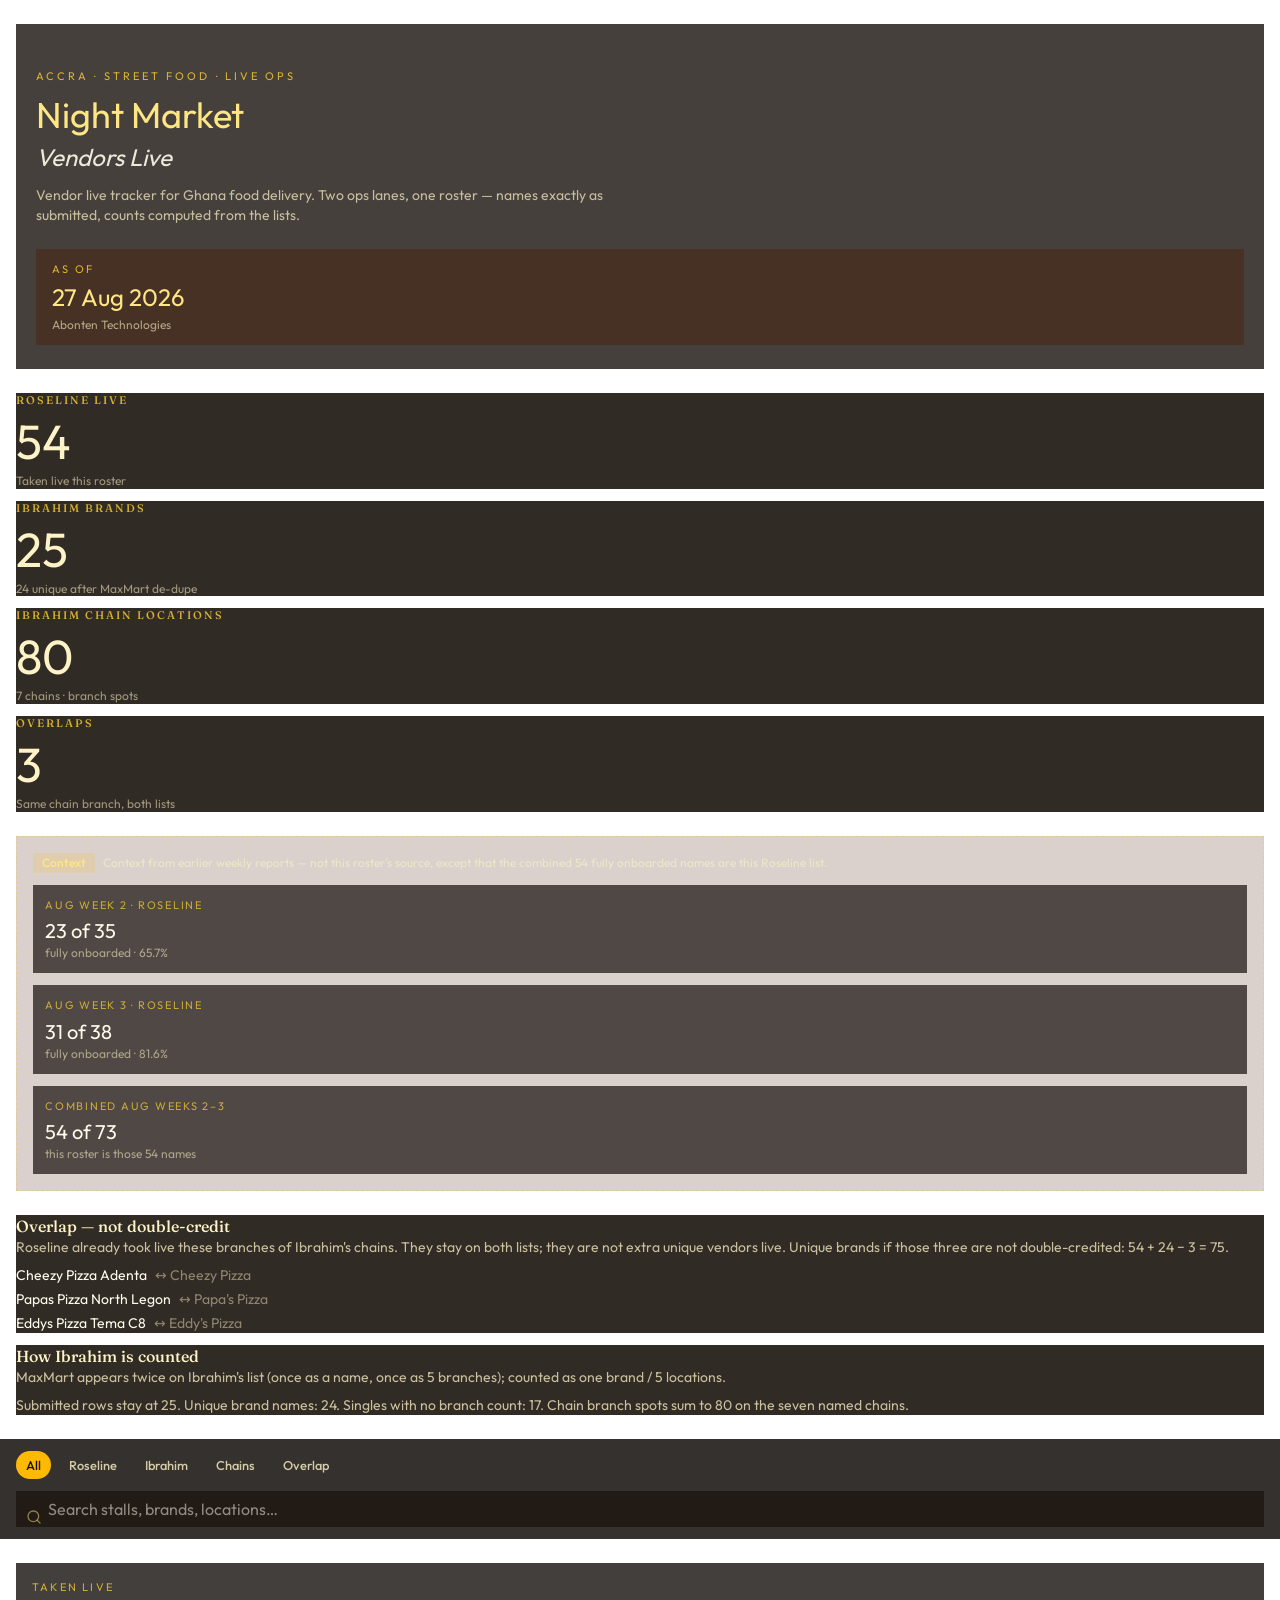
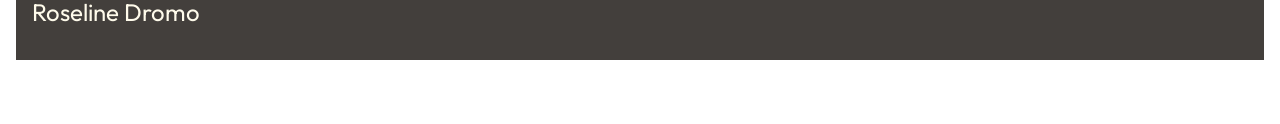
==== index.html @ eaea1404 "Publish Night Market Vendors Live" ====
<!DOCTYPE html><html lang="en" class="dark h-full antialiased"><head><meta charSet="utf-8"/><meta name="viewport" content="width=device-width, initial-scale=1"/><link rel="stylesheet" href="/_next/static/chunks/2yc5ywfm3s_4y.css" data-precedence="next"/><link rel="preload" as="script" fetchPriority="low" href="/_next/static/chunks/1inwntv0b4r-7.js"/><script src="/_next/static/chunks/126oeqcybgjj3.js" async=""></script><script src="/_next/static/chunks/3byuobrkyz9bj.js" async=""></script><script src="/_next/static/chunks/turbopack-20arg7wiha8h9.js" async=""></script><script src="/_next/static/chunks/3fntmmi971322.js" async="" crossorigin=""></script><script src="/_next/static/chunks/1rvpj_eiblzgx.js" async="" crossorigin=""></script><link rel="preload" href="https://fonts.googleapis.com/css2?family=Fraunces:ital,opsz,wght@0,9..144,500;0,9..144,700;1,9..144,500&amp;family=Outfit:wght@400;500;600;700&amp;display=swap" as="style"/><title>Night Market — Vendors Live</title><meta name="description" content="Vendor live tracker for Night Market Ghana food delivery. Abonten Technologies ops roster."/><link rel="icon" href="/favicon.ico?favicon.2vob68tjqpejf.ico" sizes="256x256" type="image/x-icon"/><link rel="icon" href="/icon.svg?icon.44tyxjq5q-5a8.svg" sizes="any" type="image/svg+xml"/><link rel="preconnect" href="https://fonts.googleapis.com"/><link rel="preconnect" href="https://fonts.gstatic.com" crossorigin="anonymous"/><link href="https://fonts.googleapis.com/css2?family=Fraunces:ital,opsz,wght@0,9..144,500;0,9..144,700;1,9..144,500&amp;family=Outfit:wght@400;500;600;700&amp;display=swap" rel="stylesheet"/><script src="/_next/static/chunks/0cz1d0mv5g_q7.js" noModule=""></script></head><body class="min-h-full bg-background font-sans text-foreground"><div hidden=""><!--$--><!--/$--></div><div class="relative min-h-screen overflow-hidden"><div class="pointer-events-none absolute inset-0 market-atmosphere" aria-hidden="true"></div><div class="pointer-events-none absolute inset-0 market-grain" aria-hidden="true"></div><div class="relative mx-auto flex w-full max-w-7xl flex-col gap-6 px-4 pb-16 pt-6 sm:px-6 lg:px-8"><header class="relative overflow-hidden rounded-3xl border border-amber-400/20 bg-[#17110c]/80 px-5 py-6 shadow-[0_0_80px_rgba(212,140,40,0.12)] sm:px-8 sm:py-8"><div class="string-lights mb-5" aria-hidden="true"></div><div class="flex flex-col gap-6 lg:flex-row lg:items-end lg:justify-between"><div class="space-y-3"><p class="text-[11px] tracking-[0.28em] text-amber-300/80 uppercase">Accra · street food · live ops</p><div><h1 class="font-display text-4xl leading-none text-amber-200 sm:text-6xl">Night Market</h1><p class="mt-2 font-display text-2xl text-amber-50/90 italic sm:text-3xl">Vendors Live</p></div><p class="max-w-xl text-sm text-amber-100/70 sm:text-base">Vendor live tracker<!-- --> for Ghana food delivery. Two ops lanes, one roster — names exactly as submitted, counts computed from the lists.</p></div><div class="flex flex-col items-start gap-1 rounded-2xl border border-amber-400/25 bg-amber-950/40 px-4 py-3 text-amber-50 lg:items-end"><span class="text-[11px] tracking-[0.2em] text-amber-300/80 uppercase">As of</span><span class="font-display text-2xl text-amber-200">27 Aug 2026</span><span class="text-xs text-amber-100/60">Abonten Technologies</span></div></div></header><section class="grid gap-3 sm:grid-cols-2 xl:grid-cols-4"><div data-slot="card" data-size="default" class="group/card flex flex-col gap-(--card-spacing) overflow-hidden rounded-xl py-(--card-spacing) text-sm text-card-foreground ring-1 [--card-spacing:--spacing(4)] has-data-[slot=card-footer]:pb-0 has-[&gt;img:first-child]:pt-0 data-[size=sm]:[--card-spacing:--spacing(3)] data-[size=sm]:has-data-[slot=card-footer]:pb-0 *:[img:first-child]:rounded-t-xl *:[img:last-child]:rounded-b-xl border-none bg-[#1b140f]/90 ring-amber-400/20"><div data-slot="card-header" class="group/card-header @container/card-header grid auto-rows-min items-start rounded-t-xl px-(--card-spacing) has-data-[slot=card-action]:grid-cols-[1fr_auto] has-data-[slot=card-description]:grid-rows-[auto_auto] [.border-b]:pb-(--card-spacing) gap-2"><div data-slot="card-title" class="font-heading font-medium group-data-[size=sm]/card:text-sm text-[11px] tracking-[0.18em] text-amber-300/80 uppercase">Roseline live</div><p class="font-display text-5xl leading-none text-amber-100">54</p><p class="text-xs text-amber-100/55">Taken live this roster</p></div></div><div data-slot="card" data-size="default" class="group/card flex flex-col gap-(--card-spacing) overflow-hidden rounded-xl py-(--card-spacing) text-sm text-card-foreground ring-1 [--card-spacing:--spacing(4)] has-data-[slot=card-footer]:pb-0 has-[&gt;img:first-child]:pt-0 data-[size=sm]:[--card-spacing:--spacing(3)] data-[size=sm]:has-data-[slot=card-footer]:pb-0 *:[img:first-child]:rounded-t-xl *:[img:last-child]:rounded-b-xl border-none bg-[#1b140f]/90 ring-amber-400/20"><div data-slot="card-header" class="group/card-header @container/card-header grid auto-rows-min items-start rounded-t-xl px-(--card-spacing) has-data-[slot=card-action]:grid-cols-[1fr_auto] has-data-[slot=card-description]:grid-rows-[auto_auto] [.border-b]:pb-(--card-spacing) gap-2"><div data-slot="card-title" class="font-heading font-medium group-data-[size=sm]/card:text-sm text-[11px] tracking-[0.18em] text-amber-300/80 uppercase">Ibrahim brands</div><p class="font-display text-5xl leading-none text-amber-100">25</p><p class="text-xs text-amber-100/55">24 unique after MaxMart de-dupe</p></div></div><div data-slot="card" data-size="default" class="group/card flex flex-col gap-(--card-spacing) overflow-hidden rounded-xl py-(--card-spacing) text-sm text-card-foreground ring-1 [--card-spacing:--spacing(4)] has-data-[slot=card-footer]:pb-0 has-[&gt;img:first-child]:pt-0 data-[size=sm]:[--card-spacing:--spacing(3)] data-[size=sm]:has-data-[slot=card-footer]:pb-0 *:[img:first-child]:rounded-t-xl *:[img:last-child]:rounded-b-xl border-none bg-[#1b140f]/90 ring-amber-400/20"><div data-slot="card-header" class="group/card-header @container/card-header grid auto-rows-min items-start rounded-t-xl px-(--card-spacing) has-data-[slot=card-action]:grid-cols-[1fr_auto] has-data-[slot=card-description]:grid-rows-[auto_auto] [.border-b]:pb-(--card-spacing) gap-2"><div data-slot="card-title" class="font-heading font-medium group-data-[size=sm]/card:text-sm text-[11px] tracking-[0.18em] text-amber-300/80 uppercase">Ibrahim chain locations</div><p class="font-display text-5xl leading-none text-amber-100">80</p><p class="text-xs text-amber-100/55">7 chains · branch spots</p></div></div><div data-slot="card" data-size="default" class="group/card flex flex-col gap-(--card-spacing) overflow-hidden rounded-xl py-(--card-spacing) text-sm text-card-foreground ring-1 [--card-spacing:--spacing(4)] has-data-[slot=card-footer]:pb-0 has-[&gt;img:first-child]:pt-0 data-[size=sm]:[--card-spacing:--spacing(3)] data-[size=sm]:has-data-[slot=card-footer]:pb-0 *:[img:first-child]:rounded-t-xl *:[img:last-child]:rounded-b-xl border-none bg-[#1b140f]/90 ring-amber-400/20"><div data-slot="card-header" class="group/card-header @container/card-header grid auto-rows-min items-start rounded-t-xl px-(--card-spacing) has-data-[slot=card-action]:grid-cols-[1fr_auto] has-data-[slot=card-description]:grid-rows-[auto_auto] [.border-b]:pb-(--card-spacing) gap-2"><div data-slot="card-title" class="font-heading font-medium group-data-[size=sm]/card:text-sm text-[11px] tracking-[0.18em] text-amber-300/80 uppercase">Overlaps</div><p class="font-display text-5xl leading-none text-amber-100">3</p><p class="text-xs text-amber-100/55">Same chain branch, both lists</p></div></div></section><section class="rounded-2xl border border-dashed border-amber-400/25 bg-amber-950/20 px-4 py-4 sm:px-5"><div class="mb-3 flex flex-wrap items-center gap-2"><span data-slot="badge" data-variant="default" class="group/badge inline-flex h-5 w-fit shrink-0 items-center justify-center gap-1 overflow-hidden rounded-4xl border border-transparent px-2 py-0.5 text-xs font-medium whitespace-nowrap transition-all focus-visible:border-ring focus-visible:ring-[3px] focus-visible:ring-ring/50 has-data-[icon=inline-end]:pr-1.5 has-data-[icon=inline-start]:pl-1.5 aria-invalid:border-destructive aria-invalid:ring-destructive/20 dark:aria-invalid:ring-destructive/40 [&amp;&gt;svg]:pointer-events-none [&amp;&gt;svg]:size-3! [a]:hover:bg-primary/80 bg-amber-400/15 text-amber-200">Context</span><p class="text-xs text-amber-100/60">Context from earlier weekly reports — not this roster&#x27;s source, except that the combined 54 fully onboarded names are this Roseline list.</p></div><div class="grid gap-3 sm:grid-cols-3"><div class="rounded-xl bg-[#140f0b]/70 px-3 py-3"><p class="text-[11px] tracking-[0.16em] text-amber-300/70 uppercase">Aug week 2 · Roseline</p><p class="mt-1 font-display text-xl text-amber-50">23 of 35</p><p class="text-xs text-amber-100/55">fully onboarded · 65.7%</p></div><div class="rounded-xl bg-[#140f0b]/70 px-3 py-3"><p class="text-[11px] tracking-[0.16em] text-amber-300/70 uppercase">Aug week 3 · Roseline</p><p class="mt-1 font-display text-xl text-amber-50">31 of 38</p><p class="text-xs text-amber-100/55">fully onboarded · 81.6%</p></div><div class="rounded-xl bg-[#140f0b]/70 px-3 py-3"><p class="text-[11px] tracking-[0.16em] text-amber-300/70 uppercase">Combined Aug weeks 2–3</p><p class="mt-1 font-display text-xl text-amber-50">54 of 73</p><p class="text-xs text-amber-100/55">this roster is those 54 names</p></div></div></section><div class="grid gap-3 lg:grid-cols-2"><div data-slot="card" data-size="default" class="group/card flex flex-col gap-(--card-spacing) overflow-hidden rounded-xl py-(--card-spacing) text-sm text-card-foreground ring-1 [--card-spacing:--spacing(4)] has-data-[slot=card-footer]:pb-0 has-[&gt;img:first-child]:pt-0 data-[size=sm]:[--card-spacing:--spacing(3)] data-[size=sm]:has-data-[slot=card-footer]:pb-0 *:[img:first-child]:rounded-t-xl *:[img:last-child]:rounded-b-xl border-none bg-[#1b140f]/90 ring-amber-400/15"><div data-slot="card-header" class="group/card-header @container/card-header grid auto-rows-min items-start gap-1 rounded-t-xl px-(--card-spacing) has-data-[slot=card-action]:grid-cols-[1fr_auto] has-data-[slot=card-description]:grid-rows-[auto_auto] [.border-b]:pb-(--card-spacing)"><div data-slot="card-title" class="font-heading text-base leading-snug font-medium group-data-[size=sm]/card:text-sm text-amber-100">Overlap — not double-credit</div></div><div data-slot="card-content" class="px-(--card-spacing) space-y-2 text-sm text-amber-100/75"><p>Roseline already took live these branches of Ibrahim&#x27;s chains. They stay on both lists; they are not extra unique vendors live. Unique brands if those three are not double-credited: 54 + 24 − 3 = 75.</p><ul class="space-y-1"><li class="flex flex-wrap gap-x-2"><span class="text-amber-50">Cheezy Pizza Adenta</span><span class="text-amber-100/45">↔ <!-- -->Cheezy Pizza</span></li><li class="flex flex-wrap gap-x-2"><span class="text-amber-50">Papas Pizza North Legon</span><span class="text-amber-100/45">↔ <!-- -->Papa&#x27;s Pizza</span></li><li class="flex flex-wrap gap-x-2"><span class="text-amber-50">Eddys Pizza Tema C8</span><span class="text-amber-100/45">↔ <!-- -->Eddy&#x27;s Pizza</span></li></ul></div></div><div data-slot="card" data-size="default" class="group/card flex flex-col gap-(--card-spacing) overflow-hidden rounded-xl py-(--card-spacing) text-sm text-card-foreground ring-1 [--card-spacing:--spacing(4)] has-data-[slot=card-footer]:pb-0 has-[&gt;img:first-child]:pt-0 data-[size=sm]:[--card-spacing:--spacing(3)] data-[size=sm]:has-data-[slot=card-footer]:pb-0 *:[img:first-child]:rounded-t-xl *:[img:last-child]:rounded-b-xl border-none bg-[#1b140f]/90 ring-amber-400/15"><div data-slot="card-header" class="group/card-header @container/card-header grid auto-rows-min items-start gap-1 rounded-t-xl px-(--card-spacing) has-data-[slot=card-action]:grid-cols-[1fr_auto] has-data-[slot=card-description]:grid-rows-[auto_auto] [.border-b]:pb-(--card-spacing)"><div data-slot="card-title" class="font-heading text-base leading-snug font-medium group-data-[size=sm]/card:text-sm text-amber-100">How Ibrahim is counted</div></div><div data-slot="card-content" class="px-(--card-spacing) space-y-2 text-sm text-amber-100/75"><p>MaxMart appears twice on Ibrahim&#x27;s list (once as a name, once as 5 branches); counted as one brand / 5 locations.</p><p>Submitted rows stay at 25. Unique brand names: <!-- -->24<!-- -->. Singles with no branch count: <!-- -->17<!-- -->. Chain branch spots sum to 80 on the seven named chains.</p></div></div></div><div class="sticky top-0 z-20 -mx-4 border-y border-amber-500/15 bg-[#120e0a]/85 px-4 py-3 backdrop-blur-md sm:-mx-6 sm:px-6 lg:-mx-8 lg:px-8"><div class="flex flex-col gap-3 lg:flex-row lg:items-center lg:justify-between"><div class="flex flex-wrap gap-2"><button type="button" tabindex="0" data-slot="button" class="group/button inline-flex shrink-0 items-center justify-center border bg-clip-padding font-medium whitespace-nowrap transition-all outline-none select-none focus-visible:border-ring focus-visible:ring-3 focus-visible:ring-ring/50 active:not-aria-[haspopup]:translate-y-px disabled:pointer-events-none disabled:opacity-50 aria-invalid:border-destructive aria-invalid:ring-3 aria-invalid:ring-destructive/20 dark:aria-invalid:border-destructive/50 dark:aria-invalid:ring-destructive/40 [&amp;_svg]:pointer-events-none [&amp;_svg]:shrink-0 h-7 gap-1 px-2.5 text-[0.8rem] in-data-[slot=button-group]:rounded-lg has-data-[icon=inline-end]:pr-1.5 has-data-[icon=inline-start]:pl-1.5 [&amp;_svg:not([class*=&#x27;size-&#x27;])]:size-3.5 rounded-full border-amber-500/25 bg-amber-400 text-[#1a1208] hover:bg-amber-300">All</button><button type="button" tabindex="0" data-slot="button" class="group/button inline-flex shrink-0 items-center justify-center border bg-clip-padding font-medium whitespace-nowrap transition-all outline-none select-none focus-visible:border-ring focus-visible:ring-3 focus-visible:ring-ring/50 active:not-aria-[haspopup]:translate-y-px disabled:pointer-events-none disabled:opacity-50 aria-invalid:border-destructive aria-invalid:ring-3 aria-invalid:ring-destructive/20 dark:aria-invalid:border-destructive/50 dark:aria-invalid:ring-destructive/40 [&amp;_svg]:pointer-events-none [&amp;_svg]:shrink-0 hover:text-foreground aria-expanded:bg-muted aria-expanded:text-foreground dark:border-input dark:bg-input/30 dark:hover:bg-input/50 h-7 gap-1 px-2.5 text-[0.8rem] in-data-[slot=button-group]:rounded-lg has-data-[icon=inline-end]:pr-1.5 has-data-[icon=inline-start]:pl-1.5 [&amp;_svg:not([class*=&#x27;size-&#x27;])]:size-3.5 rounded-full border-amber-500/25 bg-transparent text-amber-100/80 hover:bg-amber-500/10">Roseline</button><button type="button" tabindex="0" data-slot="button" class="group/button inline-flex shrink-0 items-center justify-center border bg-clip-padding font-medium whitespace-nowrap transition-all outline-none select-none focus-visible:border-ring focus-visible:ring-3 focus-visible:ring-ring/50 active:not-aria-[haspopup]:translate-y-px disabled:pointer-events-none disabled:opacity-50 aria-invalid:border-destructive aria-invalid:ring-3 aria-invalid:ring-destructive/20 dark:aria-invalid:border-destructive/50 dark:aria-invalid:ring-destructive/40 [&amp;_svg]:pointer-events-none [&amp;_svg]:shrink-0 hover:text-foreground aria-expanded:bg-muted aria-expanded:text-foreground dark:border-input dark:bg-input/30 dark:hover:bg-input/50 h-7 gap-1 px-2.5 text-[0.8rem] in-data-[slot=button-group]:rounded-lg has-data-[icon=inline-end]:pr-1.5 has-data-[icon=inline-start]:pl-1.5 [&amp;_svg:not([class*=&#x27;size-&#x27;])]:size-3.5 rounded-full border-amber-500/25 bg-transparent text-amber-100/80 hover:bg-amber-500/10">Ibrahim</button><button type="button" tabindex="0" data-slot="button" class="group/button inline-flex shrink-0 items-center justify-center border bg-clip-padding font-medium whitespace-nowrap transition-all outline-none select-none focus-visible:border-ring focus-visible:ring-3 focus-visible:ring-ring/50 active:not-aria-[haspopup]:translate-y-px disabled:pointer-events-none disabled:opacity-50 aria-invalid:border-destructive aria-invalid:ring-3 aria-invalid:ring-destructive/20 dark:aria-invalid:border-destructive/50 dark:aria-invalid:ring-destructive/40 [&amp;_svg]:pointer-events-none [&amp;_svg]:shrink-0 hover:text-foreground aria-expanded:bg-muted aria-expanded:text-foreground dark:border-input dark:bg-input/30 dark:hover:bg-input/50 h-7 gap-1 px-2.5 text-[0.8rem] in-data-[slot=button-group]:rounded-lg has-data-[icon=inline-end]:pr-1.5 has-data-[icon=inline-start]:pl-1.5 [&amp;_svg:not([class*=&#x27;size-&#x27;])]:size-3.5 rounded-full border-amber-500/25 bg-transparent text-amber-100/80 hover:bg-amber-500/10">Chains</button><button type="button" tabindex="0" data-slot="button" class="group/button inline-flex shrink-0 items-center justify-center border bg-clip-padding font-medium whitespace-nowrap transition-all outline-none select-none focus-visible:border-ring focus-visible:ring-3 focus-visible:ring-ring/50 active:not-aria-[haspopup]:translate-y-px disabled:pointer-events-none disabled:opacity-50 aria-invalid:border-destructive aria-invalid:ring-3 aria-invalid:ring-destructive/20 dark:aria-invalid:border-destructive/50 dark:aria-invalid:ring-destructive/40 [&amp;_svg]:pointer-events-none [&amp;_svg]:shrink-0 hover:text-foreground aria-expanded:bg-muted aria-expanded:text-foreground dark:border-input dark:bg-input/30 dark:hover:bg-input/50 h-7 gap-1 px-2.5 text-[0.8rem] in-data-[slot=button-group]:rounded-lg has-data-[icon=inline-end]:pr-1.5 has-data-[icon=inline-start]:pl-1.5 [&amp;_svg:not([class*=&#x27;size-&#x27;])]:size-3.5 rounded-full border-amber-500/25 bg-transparent text-amber-100/80 hover:bg-amber-500/10">Overlap</button></div><div class="relative w-full lg:max-w-sm"><svg xmlns="http://www.w3.org/2000/svg" width="24" height="24" viewBox="0 0 24 24" fill="none" stroke="currentColor" stroke-width="2" stroke-linecap="round" stroke-linejoin="round" class="lucide lucide-search pointer-events-none absolute top-1/2 left-2.5 size-4 -translate-y-1/2 text-amber-200/50" aria-hidden="true"><path d="m21 21-4.34-4.34"></path><circle cx="11" cy="11" r="8"></circle></svg><input id="base-ui-_R_2itbtb_" data-slot="input" placeholder="Search stalls, brands, locations…" aria-label="Search vendors" class="w-full min-w-0 rounded-lg border px-2.5 py-1 text-base transition-colors outline-none file:inline-flex file:h-6 file:border-0 file:bg-transparent file:text-sm file:font-medium file:text-foreground focus-visible:border-ring focus-visible:ring-3 focus-visible:ring-ring/50 disabled:pointer-events-none disabled:cursor-not-allowed disabled:bg-input/50 disabled:opacity-50 aria-invalid:border-destructive aria-invalid:ring-3 aria-invalid:ring-destructive/20 md:text-sm dark:bg-input/30 dark:disabled:bg-input/80 dark:aria-invalid:border-destructive/50 dark:aria-invalid:ring-destructive/40 h-9 border-amber-500/20 bg-[#1c1510]/80 pl-8 text-amber-50 placeholder:text-amber-200/40" value=""/></div></div></div><div class="grid gap-6 lg:grid-cols-2"><section class="rounded-3xl border border-amber-400/15 bg-[#14100c]/80 p-4 sm:p-5"><div class="mb-4 flex flex-wrap items-end justify-between gap-2"><div><p class="text-[11px] tracking-[0.2em] text-amber-300/75 uppercase">Taken Live</p><h2 class="font-display text-2xl text-amber-50">Roseline Dromo</h2></div><span data-slot="badge" data-variant="default" class="group/badge inline-flex h-5 w-fit shrink-0 items-center justify-center gap-1 overflow-hidden rounded-4xl border border-transparent px-2 py-0.5 text-xs font-medium whitespace-nowrap transition-all focus-visible:border-ring focus-visible:ring-[3px] focus-visible:ring-ring/50 has-data-[icon=inline-end]:pr-1.5 has-data-[icon=in
---- _next/static/chunks/2yc5ywfm3s_4y.css ----
@layer properties{@supports (((-webkit-hyphens:none)) and (not (margin-trim:inline))) or ((-moz-orient:inline) and (not (color:rgb(from red r g b)))){:root,:host{--shimmer-angle:20deg}*,:before,:after,::backdrop{--tw-translate-x:0;--tw-translate-y:0;--tw-translate-z:0;--tw-space-y-reverse:0;--tw-border-style:solid;--tw-gradient-position:initial;--tw-gradient-from:#0000;--tw-gradient-via:#0000;--tw-gradient-to:#0000;--tw-gradient-stops:initial;--tw-gradient-via-stops:initial;--tw-gradient-from-position:0%;--tw-gradient-via-position:50%;--tw-gradient-to-position:100%;--tw-leading:initial;--tw-font-weight:initial;--tw-tracking:initial;--tw-shadow:0 0 #0000;--tw-shadow-color:initial;--tw-shadow-alpha:100%;--tw-inset-shadow:0 0 #0000;--tw-inset-shadow-color:initial;--tw-inset-shadow-alpha:100%;--tw-ring-color:initial;--tw-ring-shadow:0 0 #0000;--tw-inset-ring-color:initial;--tw-inset-ring-shadow:0 0 #0000;--tw-ring-inset:initial;--tw-ring-offset-width:0px;--tw-ring-offset-color:#fff;--tw-ring-offset-shadow:0 0 #0000;--tw-outline-style:solid;--tw-blur:initial;--tw-brightness:initial;--tw-contrast:initial;--tw-grayscale:initial;--tw-hue-rotate:initial;--tw-invert:initial;--tw-opacity:initial;--tw-saturate:initial;--tw-sepia:initial;--tw-drop-shadow:initial;--tw-drop-shadow-color:initial;--tw-drop-shadow-alpha:100%;--tw-drop-shadow-size:initial;--tw-backdrop-blur:initial;--tw-backdrop-brightness:initial;--tw-backdrop-contrast:initial;--tw-backdrop-grayscale:initial;--tw-backdrop-hue-rotate:initial;--tw-backdrop-invert:initial;--tw-backdrop-opacity:initial;--tw-backdrop-saturate:initial;--tw-backdrop-sepia:initial;--tw-animation-delay:0s;--tw-animation-direction:normal;--tw-animation-duration:initial;--tw-animation-fill-mode:none;--tw-animation-iteration-count:1;--tw-enter-blur:0;--tw-enter-opacity:1;--tw-enter-rotate:0;--tw-enter-scale:1;--tw-enter-translate-x:0;--tw-enter-translate-y:0;--tw-exit-blur:0;--tw-exit-opacity:1;--tw-exit-rotate:0;--tw-exit-scale:1;--tw-exit-translate-x:0;--tw-exit-translate-y:0;--scroll-fade-t:0px;--scroll-fade-b:0px;--scroll-fade-s:0px;--scroll-fade-e:0px;--scroll-fade-mask:initial;--shimmer-image:initial;--shimmer-text-fill:initial}}}@layer theme{:root,:host{--color-orange-200:#ffd7a8;--color-orange-400:#ff8b1a;--color-amber-50:#fffbeb;--color-amber-100:#fef3c6;--color-amber-200:#fee685;--color-amber-300:#ffd236;--color-amber-400:#fcbb00;--color-amber-500:#f99c00;--color-amber-600:#dd7400;--color-amber-950:#461901;--spacing:.25rem;--container-sm:24rem;--container-xl:36rem;--container-7xl:80rem;--text-xs:.75rem;--text-xs--line-height:calc(1 / .75);--text-sm:.875rem;--text-sm--line-height:calc(1.25 / .875);--text-base:1rem;--text-base--line-height:calc(1.5 / 1);--text-lg:1.125rem;--text-lg--line-height:calc(1.75 / 1.125);--text-xl:1.25rem;--text-xl--line-height:calc(1.75 / 1.25);--text-2xl:1.5rem;--text-2xl--line-height:calc(2 / 1.5);--text-3xl:1.875rem;--text-3xl--line-height:calc(2.25 / 1.875);--text-4xl:2.25rem;--text-4xl--line-height:calc(2.5 / 2.25);--text-5xl:3rem;--text-5xl--line-height:1;--text-6xl:3.75rem;--text-6xl--line-height:1;--font-weight-medium:500;--tracking-wide:.025em;--leading-snug:1.375;--radius-md:calc(var(--radius) * .8);--blur-md:12px;--default-transition-duration:.15s;--default-transition-timing-function:cubic-bezier(.4, 0, .2, 1);--default-font-family:"Outfit", ui-sans-serif, system-ui, sans-serif;--default-mono-font-family:ui-monospace, SFMono-Regular, Menlo, Monaco, Consolas, monospace}@supports (color:lab(0% 0 0)){:root,:host{--color-orange-200:lab(88.4871% 9.94918 28.8378);--color-orange-400:lab(70.0429% 42.5156 75.8207);--color-amber-50:lab(98.6252% -.635922 8.42309);--color-amber-100:lab(95.916% -1.21653 23.111);--color-amber-200:lab(91.7203% -.505269 49.9084);--color-amber-300:lab(86.4156% 6.13147 78.3961);--color-amber-400:lab(80.1641% 16.6016 99.2089);--color-amber-500:lab(72.7183% 31.8672 97.9407);--color-amber-600:lab(60.3514% 40.5624 87.1228);--color-amber-950:lab(15.8111% 20.9107 23.3752)}}}@layer base{*,:after,:before,::backdrop{box-sizing:border-box;border:0 solid;margin:0;padding:0}::file-selector-button{box-sizing:border-box;border:0 solid;margin:0;padding:0}html,:host{-webkit-text-size-adjust:100%;tab-size:4;line-height:1.5;font-family:var(--default-font-family,-apple-system, BlinkMacSystemFont, "Segoe UI", Roboto, "Helvetica Neue", "Noto Sans", Arial, sans-serif, "Apple Color Emoji", "Segoe UI Emoji", "Segoe UI Symbol", "Noto Color Emoji");font-feature-settings:var(--default-font-feature-settings,normal);font-variation-settings:var(--default-font-variation-settings,normal);-webkit-tap-highlight-color:transparent}hr{height:0;color:inherit;border-top-width:1px}abbr:where([title]){-webkit-text-decoration:underline dotted;text-decoration:underline dotted}h1,h2,h3,h4,h5,h6{font-size:inherit;font-weight:inherit}a{color:inherit;-webkit-text-decoration:inherit;-webkit-text-decoration:inherit;-webkit-text-decoration:inherit;-webkit-text-decoration:inherit;text-decoration:inherit}b,strong{font-weight:bolder}code,kbd,samp,pre{font-family:var(--default-mono-font-family,ui-monospace, SFMono-Regular, Menlo, Monaco, Consolas, "Liberation Mono", "Courier New", monospace);font-feature-settings:var(--default-mono-font-feature-settings,normal);font-variation-settings:var(--default-mono-font-variation-settings,normal);font-size:1em}small{font-size:80%}sub,sup{vertical-align:baseline;font-size:75%;line-height:0;position:relative}sub{bottom:-.25em}sup{top:-.5em}table{text-indent:0;border-color:inherit;border-collapse:collapse}:-moz-focusring:where(:not(iframe)){outline:auto}progress{vertical-align:baseline}summary{display:list-item}ol,ul,menu{list-style:none}img,svg,video,canvas,audio,iframe,embed,object{vertical-align:middle;display:block}img,video{max-width:100%;height:auto}button,input,select,optgroup,textarea{font:inherit;font-feature-settings:inherit;font-variation-settings:inherit;letter-spacing:inherit;color:inherit;opacity:1;background-color:#0000;border-radius:0}::file-selector-button{font:inherit;font-feature-settings:inherit;font-variation-settings:inherit;letter-spacing:inherit;color:inherit;opacity:1;background-color:#0000;border-radius:0}:where(select:is([multiple],[size])) optgroup{font-weight:bolder}:where(select:is([multiple],[size])) optgroup option{padding-inline-start:20px}::file-selector-button{margin-inline-end:4px}::placeholder{opacity:1}@supports (not ((-webkit-appearance:-apple-pay-button))) or (contain-intrinsic-size:1px){::placeholder{color:currentColor}@supports (color:color-mix(in lab, red, red)){::placeholder{color:color-mix(in oklab, currentcolor 50%, transparent)}}}textarea{resize:vertical}::-webkit-search-decoration{-webkit-appearance:none}::-webkit-date-and-time-value{min-height:1lh;text-align:inherit}::-webkit-datetime-edit{display:inline-flex}::-webkit-datetime-edit-fields-wrapper{padding:0}::-webkit-datetime-edit{padding-block:0}::-webkit-datetime-edit-year-field{padding-block:0}::-webkit-datetime-edit-month-field{padding-block:0}::-webkit-datetime-edit-day-field{padding-block:0}::-webkit-datetime-edit-hour-field{padding-block:0}::-webkit-datetime-edit-minute-field{padding-block:0}::-webkit-datetime-edit-second-field{padding-block:0}::-webkit-datetime-edit-millisecond-field{padding-block:0}::-webkit-datetime-edit-meridiem-field{padding-block:0}::-webkit-calendar-picker-indicator{line-height:1}:-moz-ui-invalid{box-shadow:none}button,input:where([type=button],[type=reset],[type=submit]){appearance:button}::file-selector-button{appearance:button}::-webkit-inner-spin-button{height:auto}::-webkit-outer-spin-button{height:auto}[hidden]:where(:not([hidden=until-found])){display:none!important}*{border-color:var(--border);outline-color:var(--ring)}@supports (color:color-mix(in lab, red, red)){*{outline-color:color-mix(in oklab, var(--ring) 50%, transparent)}}body{background-color:var(--background);color:var(--foreground)}html{font-family:Outfit,ui-sans-serif,system-ui,sans-serif}}@layer components;@layer utilities{.\@container\/card-header{container:card-header/inline-size}.pointer-events-none{pointer-events:none}.visible{visibility:visible}.absolute{position:absolute}.relative{position:relative}.sticky{position:sticky}.inset-0{inset:0}.top-0{top:0}.top-1\/2{top:50%}.left-2\.5{left:calc(var(--spacing) * 2.5)}.z-20{z-index:20}.col-start-2{grid-column-start:2}.row-span-2{grid-row:span 2/span 2}.row-start-1{grid-row-start:1}.-mx-4{margin-inline:calc(var(--spacing) * -4)}.mx-auto{margin-inline:auto}.mt-1{margin-top:var(--spacing)}.mt-2{margin-top:calc(var(--spacing) * 2)}.mt-4{margin-top:calc(var(--spacing) * 4)}.mb-3{margin-bottom:calc(var(--spacing) * 3)}.mb-4{margin-bottom:calc(var(--spacing) * 4)}.mb-5{margin-bottom:calc(var(--spacing) * 5)}.block{display:block}.contents{display:contents}.flex{display:flex}.grid{display:grid}.inline-flex{display:inline-flex}.size-4{width:calc(var(--spacing) * 4);height:calc(var(--spacing) * 4)}.size-6{width:calc(var(--spacing) * 6);height:calc(var(--spacing) * 6)}.size-7{width:calc(var(--spacing) * 7);height:calc(var(--spacing) * 7)}.size-8{width:calc(var(--spacing) * 8);height:calc(var(--spacing) * 8)}.size-9{width:calc(var(--spacing) * 9);height:calc(var(--spacing) * 9)}.h-3{height:calc(var(--spacing) * 3)}.h-5{height:calc(var(--spacing) * 5)}.h-6{height:calc(var(--spacing) * 6)}.h-7{height:calc(var(--spacing) * 7)}.h-8{height:calc(var(--spacing) * 8)}.h-9{height:calc(var(--spacing) * 9)}.h-full{height:100%}.min-h-full{min-height:100%}.min-h-screen{min-height:100vh}.w-8{width:calc(var(--spacing) * 8)}.w-fit{width:fit-content}.w-full{width:100%}.max-w-7xl{max-width:var(--container-7xl)}.max-w-xl{max-width:var(--container-xl)}.min-w-0{min-width:0}.flex-1{flex:1}.shrink-0{flex-shrink:0}.-translate-y-1\/2{--tw-translate-y:calc(calc(1 / 2 * 100%) * -1);translate:var(--tw-translate-x) var(--tw-translate-y)}.auto-rows-min{grid-auto-rows:min-content}.grid-cols-1{grid-template-columns:repeat(1,minmax(0,1fr))}.flex-col{flex-direction:column}.flex-wrap{flex-wrap:wrap}.items-baseline{align-items:baseline}.items-center{align-items:center}.items-end{align-items:flex-end}.items-start{align-items:flex-start}.justify-between{justify-content:space-between}.justify-center{justify-content:center}.gap-\(--card-spacing\){gap:var(--card-spacing)}.gap-1{gap:var(--spacing)}.gap-1\.5{gap:calc(var(--spacing) * 1.5)}.gap-2{gap:calc(var(--spacing) * 2)}.gap-3{gap:calc(var(--spacing) * 3)}.gap-6{gap:calc(var(--spacing) * 6)}:where(.space-y-1>:not(:last-child)){--tw-space-y-reverse:0;margin-block-start:calc(var(--spacing) * var(--tw-space-y-reverse));margin-block-end:calc(var(--spacing) * calc(1 - var(--tw-space-y-reverse)))}:where(.space-y-2>:not(:last-child)){--tw-space-y-reverse:0;margin-block-start:calc(calc(var(--spacing) * 2) * var(--tw-space-y-reverse));margin-block-end:calc(calc(var(--spacing) * 2) * calc(1 - var(--tw-space-y-reverse)))}:where(.space-y-3>:not(:last-child)){--tw-space-y-reverse:0;margin-block-start:calc(calc(var(--spacing) * 3) * var(--tw-space-y-reverse));margin-block-end:calc(calc(var(--spacing) * 3) * calc(1 - var(--tw-space-y-reverse)))}.gap-x-2{column-gap:calc(var(--spacing) * 2)}.self-start{align-self:flex-start}.justify-self-end{justify-self:flex-end}.overflow-hidden{overflow:hidden}.rounded-2xl{border-radius:calc(var(--radius) * 1.8)}.rounded-3xl{border-radius:calc(var(--radius) * 2.2)}.rounded-4xl{border-radius:calc(var(--radius) * 2.6)}.rounded-\[min\(var\(--radius-md\)\,10px\)\]{border-radius:min(var(--radius-md), 10px)}.rounded-\[min\(var\(--radius-md\)\,12px\)\]{border-radius:min(var(--radius-md), 12px)}.rounded-full{border-radius:3.40282e38px}.rounded-lg{border-radius:var(--radius)}.rounded-xl{border-radius:calc(var(--radius) * 1.4)}.rounded-t-xl{border-top-left-radius:calc(var(--radius) * 1.4);border-top-right-radius:calc(var(--radius) * 1.4)}.rounded-b-xl{border-bottom-right-radius:calc(var(--radius) * 1.4);border-bottom-left-radius:calc(var(--radius) * 1.4)}.border{border-style:var(--tw-border-style);border-width:1px}.border-y{border-block-style:var(--tw-border-style);border-block-width:1px}.border-t{border-top-style:var(--tw-border-style);border-top-width:1px}.border-dashed{--tw-border-style:dashed;border-style:dashed}.border-none{--tw-border-style:none;border-style:none}.border-amber-400\/15{border-color:#fcbb0026}@supports (color:color-mix(in lab, red, red)){.border-amber-400\/15{border-color:color-mix(in oklab, var(--color-amber-400) 15%, transparent)}}.border-amber-400\/20{border-color:#fcbb0033}@supports (color:color-mix(in lab, red, red)){.border-amber-400\/20{border-color:color-mix(in oklab, var(--color-amber-400) 20%, transparent)}}.border-amber-400\/25{border-color:#fcbb0040}@supports (color:color-mix(in lab, red, red)){.border-amber-400\/25{border-color:color-mix(in oklab, var(--color-amber-400) 25%, transparent)}}.border-amber-400\/40{border-color:#fcbb0066}@supports (color:color-mix(in lab, red, red)){.border-amber-400\/40{border-color:color-mix(in oklab, var(--color-amber-400) 40%, transparent)}}.border-amber-500\/15{border-color:#f99c0026}@supports (color:color-mix(in lab, red, red)){.border-amber-500\/15{border-color:color-mix(in oklab, var(--color-amber-500) 15%, transparent)}}.border-amber-500\/20{border-color:#f99c0033}@supports (color:color-mix(in lab, red, red)){.border-amber-500\/20{border-color:color-mix(in oklab, var(--color-amber-500) 20%, transparent)}}.border-amber-500\/25{border-color:#f99c0040}@supports (color:color-mix(in lab, red, red)){.border-amber-500\/25{border-color:color-mix(in oklab, var(--color-amber-500) 25%, transparent)}}.border-border{border-color:var(--border)}.border-input{border-color:var(--input)}.border-orange-400\/40{border-color:#ff8b1a66}@supports (color:color-mix(in lab, red, red)){.border-orange-400\/40{border-color:color-mix(in oklab, var(--color-orange-400) 40%, transparent)}}.border-transparent{border-color:#0000}.bg-\[\#1b140f\]\/90{background-color:#1b140fe6;background-color:lab(6.99429% 2.78806 4.0504/.9)}.bg-\[\#1c1510\]\/80{background-color:#1c1510cc;background-color:lab(7.47365% 2.88341 4.22213/.8)}.bg-\[\#1c1510\]\/90{background-color:#1c1510e6;background-color:lab(7.47365% 2.88341 4.22213/.9)}.bg-\[\#120e0a\]\/85{background-color:#120e0ad9;background-color:lab(4.2256% 1.01902 2.23066/.85)}.bg-\[\#140f0b\]\/70{background-color:#140f0bb3;background-color:lab(4.68255% 1.49546 2.50342/.7)}.bg-\[\#14100c\]\/80{background-color:#14100ccc;background-color:lab(4.96256% 1.10812 2.46734/.8)}.bg-\[\#17110c\]\/80{background-color:#17110ccc;background-color:lab(5.55319% 1.99085 3.36657/.8)}.bg-amber-400{background-color:var(--color-amber-400)}.bg-amber-400\/10{background-color:#fcbb001a}@supports (color:color-mix(in lab, red, red)){.bg-amber-400\/10{background-color:color-mix(in oklab, var(--color-amber-400) 10%, transparent)}}.bg-amber-400\/15{background-color:#fcbb0026}@supports (color:color-mix(in lab, red, red)){.bg-amber-400\/15{background-color:color-mix(in oklab, var(--color-amber-400) 15%, transparent)}}.bg-amber-950\/20{background-color:#46190133}@supports (color:color-mix(in lab, red, red)){.bg-amber-950\/20{background-color:color-mix(in oklab, var(--color-amber-950) 20%, transparent)}}.bg-amber-950\/40{background-color:#46190166}@supports (color:color-mix(in lab, red, red)){.bg-amber-950\/40{background-color:color-mix(in oklab, var(--color-amber-950) 40%, transparent)}}.bg-amber-950\/80{background-color:#461901cc}@supports (color:color-mix(in lab, red, red)){.bg-amber-950\/80{background-color:color-mix(in oklab, var(--color-amber-950) 80%, transparent)}}.bg-background{background-color:var(--background)}.bg-border{background-color:var(--border)}.bg-card{background-color:var(--card)}.bg-destructive\/10{background-color:var(--destructive)}@supports (color:color-mix(in lab, red, red)){.bg-destructive\/10{background-color:color-mix(in oklab, var(--destructive) 10%, transparent)}}.bg-muted\/50{background-color:var(--muted)}@supports (color:color-mix(in lab, red, red)){.bg-muted\/50{background-color:color-mix(in oklab, var(--muted) 50%, transparent)}}.bg-primary{background-color:var(--primary)}.bg-secondary{background-color:var(--secondary)}.bg-transparent{background-color:#0000}.bg-linear-to-r{--tw-gradient-position:to right}@supports (background-image:linear-gradient(in lab, red, red)){.bg-linear-to-r{--tw-gradient-position:to right in oklab}}.bg-linear-to-r{background-image:linear-gradient(var(--tw-gradient-stops))}.from-amber-600{--tw-gradient-from:var(--color-amber-600);--tw-gradient-stops:var(--tw-gradient-via-stops,var(--tw-gradient-position), var(--tw-gradient-from) var(--tw-gradient-from-position), var(--tw-gradient-to) var(--tw-gradient-to-position))}.to-amber-300{--tw-gradient-to:var(--color-amber-300);--tw-gradient-stops:var(--tw-gradient-via-stops,var(--tw-gradient-position), var(--tw-gradient-from) var(--tw-gradient-from-position), var(--tw-gradient-to) var(--tw-gradient-to-position))}.bg-clip-padding{background-clip:padding-box}.p-\(--card-spacing\){padding:var(--card-spacing)}.p-4{padding:calc(var(--spacing) * 4)}.px-\(--card-spacing\){padding-inline:var(--card-spacing)}.px-2{padding-inline:calc(var(--spacing) * 2)}.px-2\.5{padding-inline:calc(var(--spacing) * 2.5)}.px-3{padding-inline:calc(var(--spacing) * 3)}.px-4{padding-inline:calc(var(--spacing) * 4)}.px-5{padding-inline:calc(var(--spacing) * 5)}.py-\(--card-spacing\){padding-block:var(--card-spacing)}.py-0\.5{padding-block:calc(var(--spacing) * .5)}.py-1{padding-block:var(--spacing)}.py-2\.5{padding-block:calc(var(--spacing) * 2.5)}.py-3{padding-block:calc(var(--spacing) * 3)}.py-4{padding-block:calc(var(--spacing) * 4)}.py-6{padding-block:calc(var(--spacing) * 6)}.py-10{padding-block:calc(var(--spacing) * 10)}.pt-6{padding-top:calc(var(--spacing) * 6)}.pb-16{padding-bottom:calc(var(--spacing) * 16)}.pl-8{padding-left:calc(var(--spacing) * 8)}.text-center{text-align:center}.text-right{text-align:right}.font-heading{font-family:Fraunces,ui-serif,Georgia,serif}.font-sans{font-family:Outfit,ui-sans-serif,system-ui,sans-serif}.text-2xl{font-size:var(--text-2xl);line-height:var(--tw-leading,var(--text-2xl--line-height))}.text-4xl{font-size:var(--text-4xl);line-height:var(--tw-leading,var(--text-4xl--line-height))}.text-5xl{font-size:var(--text-5xl);line-height:var(--tw-leading,var(--text-5xl--line-height))}.text-base{font-size:var(--text-base);line-height:var(--tw-leading,var(--text-base--line-height))}.text-lg{font-size:var(--text-lg);line-height:var(--tw-leading,var(--text-lg--line-height))}.text-sm{font-size:var(--text-sm);line-height:var(--tw-leading,var(--text-sm--line-height))}.text-xl{font-size:var(--text-xl);line-height:var(--tw-leading,var(--text-xl--line-height))}.text-xs{font-size:var(--text-xs);line-height:var(--tw-leading,var(--text-xs--line-height))}.text-\[0\.8rem\]{font-size:.8rem}.text-\[11px\]{font-size:11px}.leading-none{--tw-leading:1;line-height:1}.leading-snug{--tw-leading:var(--leading-snug);line-height:var(--leading-snug)}.font-medium{--tw-font-weight:var(--font-weight-medium);font-weight:var(--font-weight-medium)}.tracking-\[0\.2em\]{--tw-tracking:.2em;letter-spacing:.2em}.tracking-\[0\.16em\]{--tw-tracking:.16em;letter-spacing:.16em}.tracking-\[0\.18em\]{--tw-tracking:.18em;letter-spacing:.18em}.tracking-\[0\.28em\]{--tw-tracking:.28em;letter-spacing:.28em}.tracking-wide{--tw-tracking:var(--tracking-wide);letter-spacing:var(--tracking-wide)}.whitespace-nowrap{white-space:nowrap}.text-\[\#1a1208\]{color:#1a1208}.text-amber-50{color:var(--color-amber-50)}.text-amber-50\/90{color:#fffbebe6}@supports (color:color-mix(in lab, red, red)){.text-amber-50\/90{color:color-mix(in oklab, var(--color-amber-50) 90%, transparent)}}.text-amber-100{color:var(--color-amber-100)}.text-amber-100\/40{color:#fef3c666}@supports (color:color-mix(in lab, red, red)){.text-amber-100\/40{color:color-mix(in oklab, var(--color-amber-100) 40%, transparent)}}.text-amber-100\/45{color:#fef3c673}@supports (color:color-mix(in lab, red, red)){.text-amber-100\/45{color:color-mix(in oklab, var(--color-amber-100) 45%, transparent)}}.text-amber-100\/55{color:#fef3c68c}@supports (color:color-mix(in lab, red, red)){.text-amber-100\/55{color:color-mix(in oklab, var(--color-amber-100) 55%, transparent)}}.text-amber-100\/60{color:#fef3c699}@supports (color:color-mix(in lab, red, red)){.text-amber-100\/60{color:color-mix(in oklab, var(--color-amber-100) 60%, transparent)}}.text-amber-100\/70{color:#fef3c6b3}@supports (color:color-mix(in lab, red, red)){.text-amber-100\/70{color:color-mix(in oklab, var(--color-amber-100) 70%, transparent)}}.text-amber-100\/75{color:#fef3c6bf}@supports (color:color-mix(in lab, red, red)){.text-amber-100\/75{color:color-mix(in oklab, var(--color-amber-100) 75%, transparent)}}.text-amber-100\/80{color:#fef3c6cc}@supports (color:color-mix(in lab, red, red)){.text-amber-100\/80{color:color-mix(in oklab, var(--color-amber-100) 80%, transparent)}}.text-amber-200{color:var(--color-amber-200)}.text-amber-200\/50{color:#fee68580}@supports (color:color-mix(in lab, red, red)){.text-amber-200\/50{color:color-mix(in oklab, var(--color-amber-200) 50%, transparent)}}.text-amber-200\/90{color:#fee685e6}@supports (color:color-mix(in lab, red, red)){.text-amber-200\/90{color:color-mix(in oklab, var(--color-amber-200) 90%, transparent)}}.text-amber-300\/70{color:#ffd236b3}@supports (color:color-mix(in lab, red, red)){.text-amber-300\/70{color:color-mix(in oklab, var(--color-amber-300) 70%, transparent)}}.text-amber-300\/75{color:#ffd236bf}@supports (color:color-mix(in lab, red, red)){.text-amber-300\/75{color:color-mix(in oklab, var(--color-amber-300) 75%, transparent)}}.text-amber-300\/80{color:#ffd236cc}@supports (color:color-mix(in lab, red, red)){.text-amber-300\/80{color:color-mix(in oklab, var(--color-amber-300) 80%, transparent)}}.text-amber-400\/80{color:#fcbb00cc}@supports (color:color-mix(in lab, red, red)){.text-amber-400\/80{color:color-mix(in oklab, var(--color-amber-400) 80%, transparent)}}.text-card-foreground{color:var(--card-foreground)}.text-destructive{color:var(--destructive)}.text-foreground{color:var(--foreground)}.text-muted-foreground{color:var(--muted-foreground)}.text-orange-200{color:var(--color-orange-200)}.text-orange-200\/80{color:#ffd7a8cc}@supports (color:color-mix(in lab, red, red)){.text-orange-200\/80{color:color-mix(in oklab, var(--color-orange-200) 80%, transparent)}}.text-primary{color:var(--primary)}.text-primary-foreground{color:var(--primary-foreground)}.text-secondary-foreground{color:var(--secondary-foreground)}.uppercase{text-transform:uppercase}.italic{font-style:italic}.underline-offset-4{text-underline-offset:4px}.antialiased{-webkit-font-smoothing:antialiased;
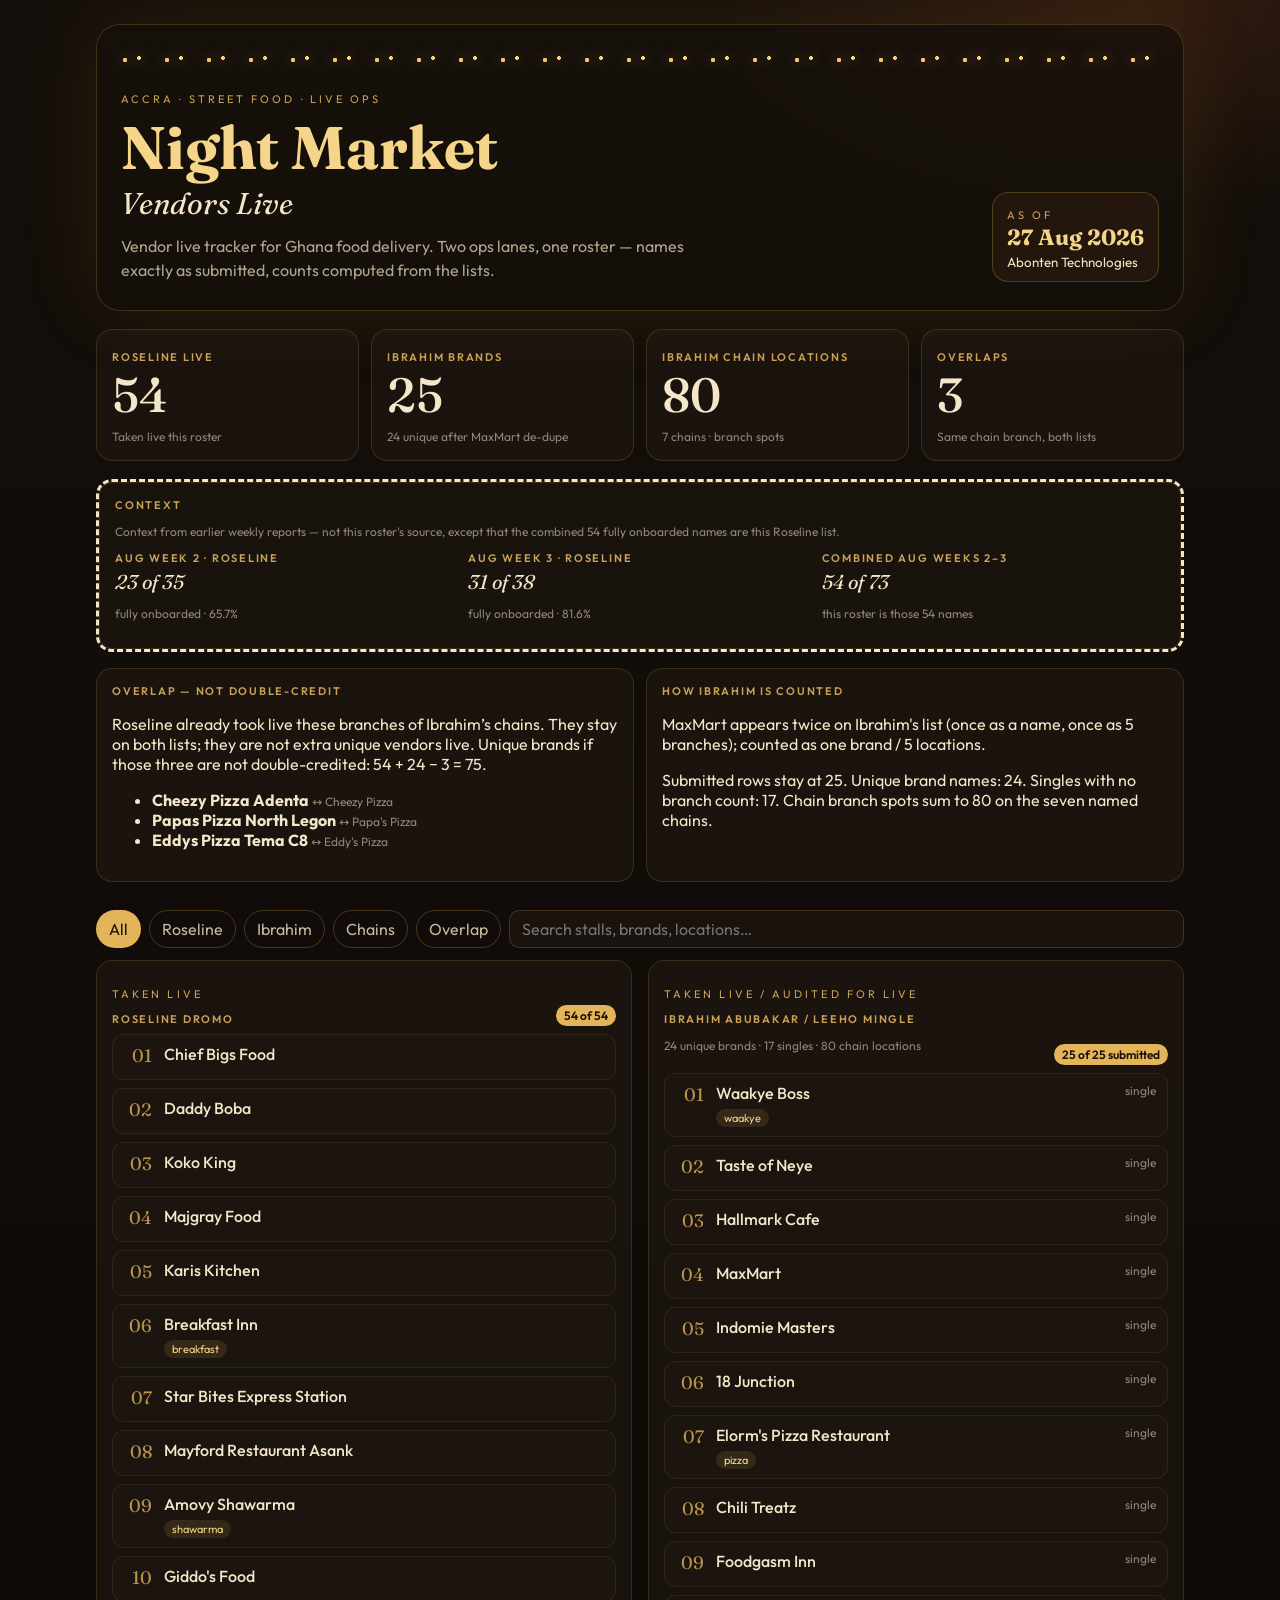
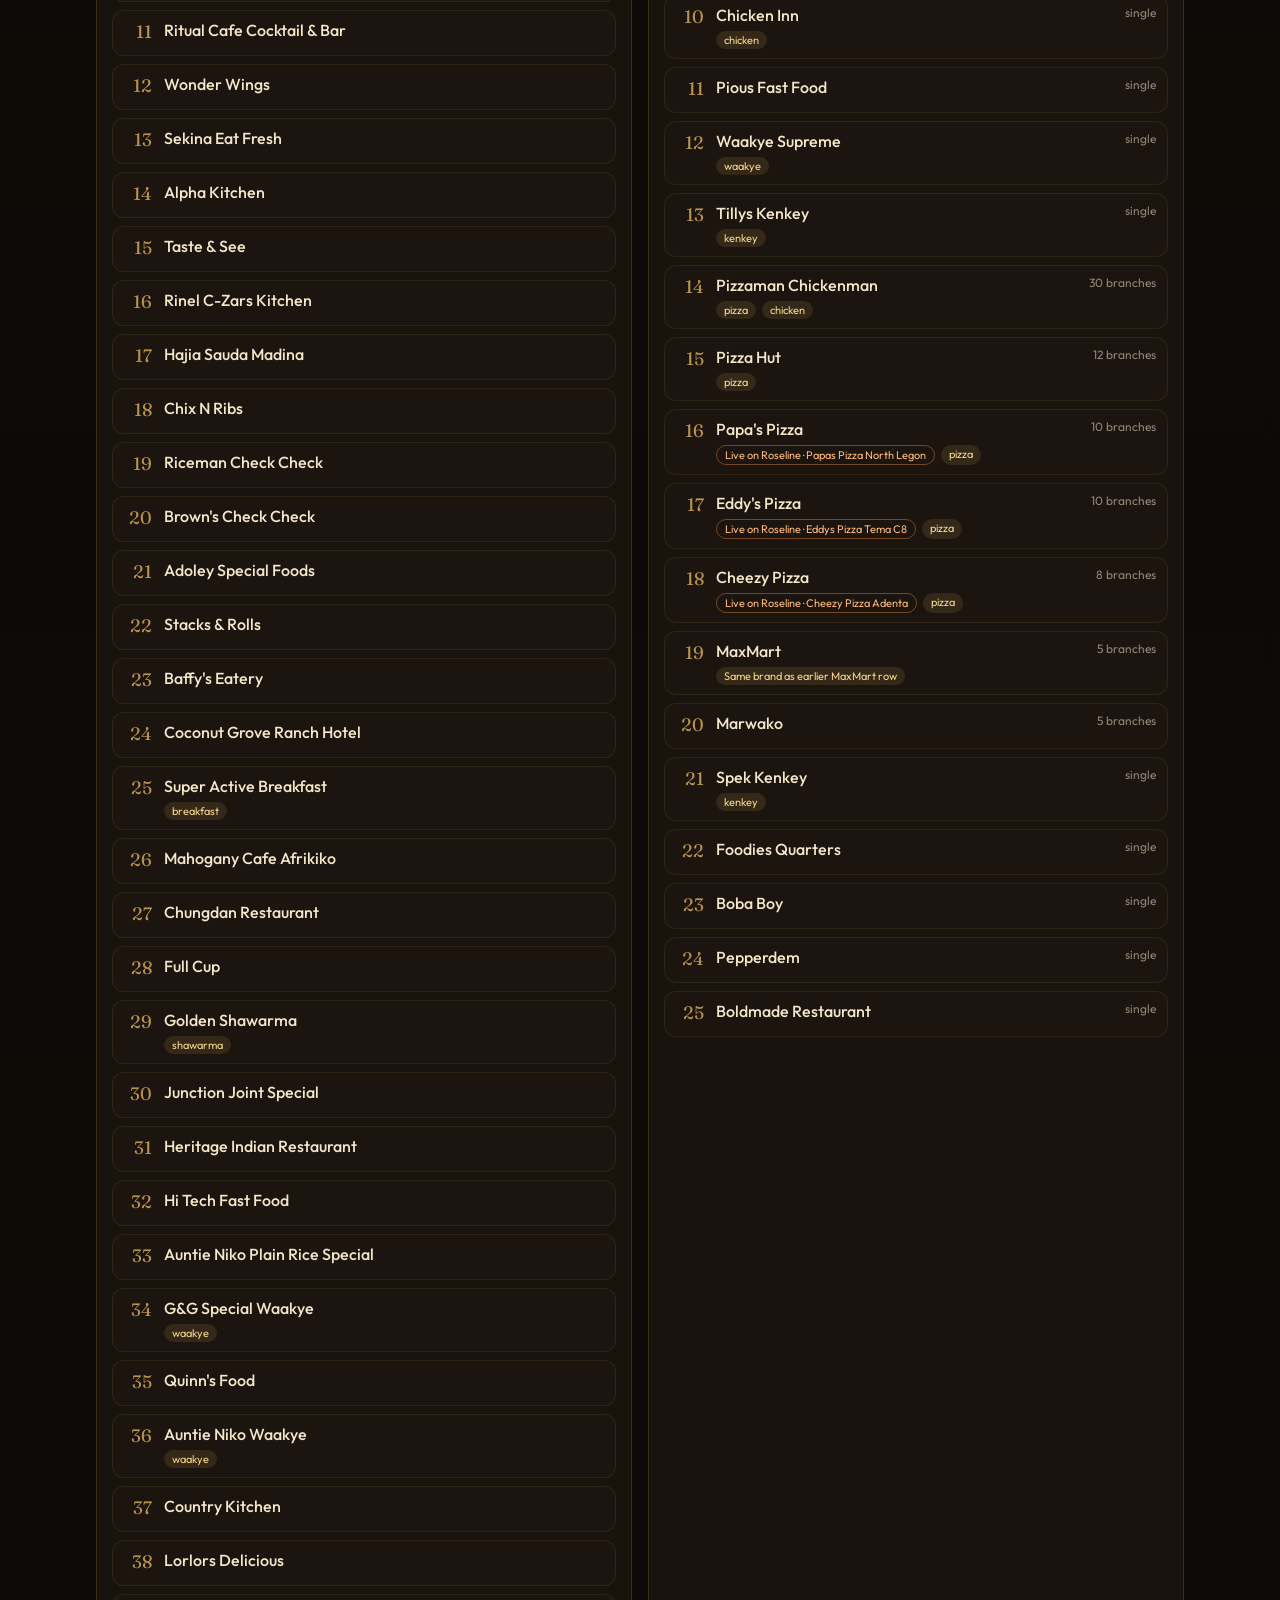
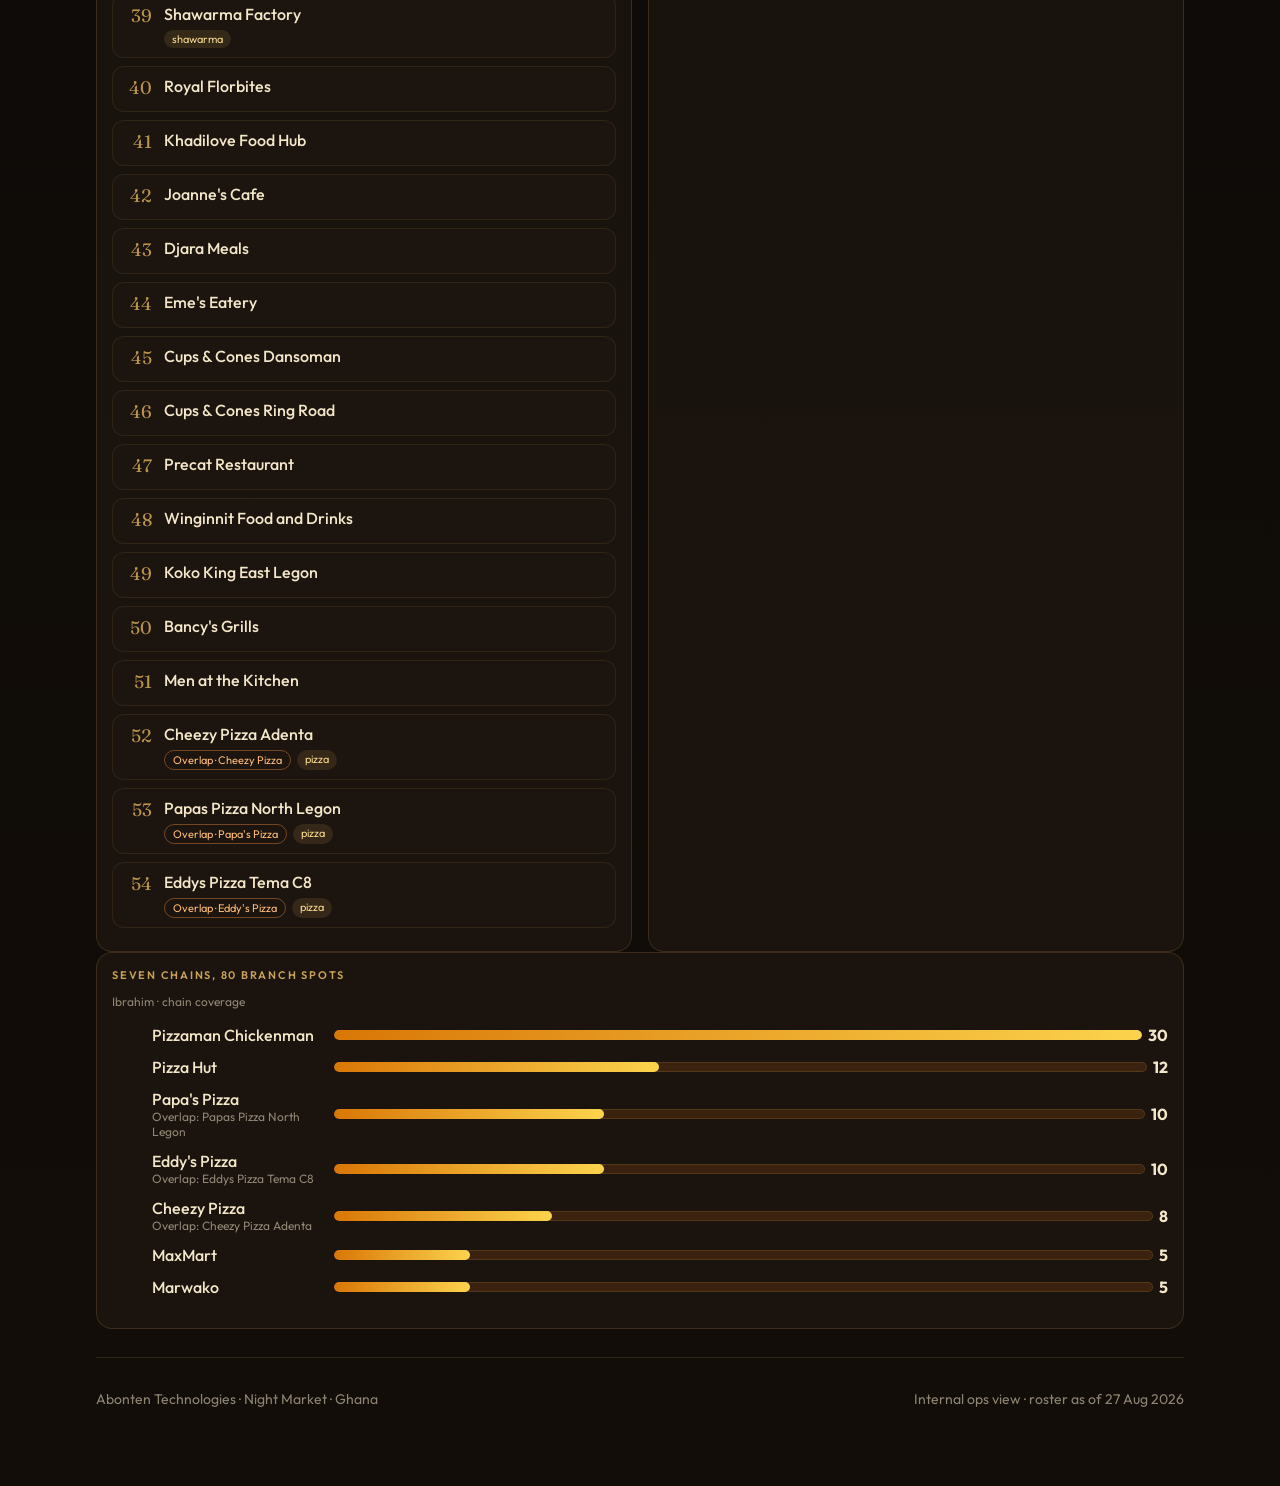
==== commit 91b7ef9a: "Publish complete Night Market Vendors Live dashboard" ====
--- a/index.html
+++ b/index.html
@@ -1 +1,84 @@
-<!DOCTYPE html><html lang="en" class="dark h-full antialiased"><head><meta charSet="utf-8"/><meta name="viewport" content="width=device-width, initial-scale=1"/><link rel="stylesheet" href="/_next/static/chunks/2yc5ywfm3s_4y.css" data-precedence="next"/><link rel="preload" as="script" fetchPriority="low" href="/_next/static/chunks/1inwntv0b4r-7.js"/><script src="/_next/static/chunks/126oeqcybgjj3.js" async=""></script><script src="/_next/static/chunks/3byuobrkyz9bj.js" async=""></script><script src="/_next/static/chunks/turbopack-20arg7wiha8h9.js" async=""></script><script src="/_next/static/chunks/3fntmmi971322.js" async="" crossorigin=""></script><script src="/_next/static/chunks/1rvpj_eiblzgx.js" async="" crossorigin=""></script><link rel="preload" href="https://fonts.googleapis.com/css2?family=Fraunces:ital,opsz,wght@0,9..144,500;0,9..144,700;1,9..144,500&amp;family=Outfit:wght@400;500;600;700&amp;display=swap" as="style"/><title>Night Market — Vendors Live</title><meta name="description" content="Vendor live tracker for Night Market Ghana food delivery. Abonten Technologies ops roster."/><link rel="icon" href="/favicon.ico?favicon.2vob68tjqpejf.ico" sizes="256x256" type="image/x-icon"/><link rel="icon" href="/icon.svg?icon.44tyxjq5q-5a8.svg" sizes="any" type="image/svg+xml"/><link rel="preconnect" href="https://fonts.googleapis.com"/><link rel="preconnect" href="https://fonts.gstatic.com" crossorigin="anonymous"/><link href="https://fonts.googleapis.com/css2?family=Fraunces:ital,opsz,wght@0,9..144,500;0,9..144,700;1,9..144,500&amp;family=Outfit:wght@400;500;600;700&amp;display=swap" rel="stylesheet"/><script src="/_next/static/chunks/0cz1d0mv5g_q7.js" noModule=""></script></head><body class="min-h-full bg-background font-sans text-foreground"><div hidden=""><!--$--><!--/$--></div><div class="relative min-h-screen overflow-hidden"><div class="pointer-events-none absolute inset-0 market-atmosphere" aria-hidden="true"></div><div class="pointer-events-none absolute inset-0 market-grain" aria-hidden="true"></div><div class="relative mx-auto flex w-full max-w-7xl flex-col gap-6 px-4 pb-16 pt-6 sm:px-6 lg:px-8"><header class="relative overflow-hidden rounded-3xl border border-amber-400/20 bg-[#17110c]/80 px-5 py-6 shadow-[0_0_80px_rgba(212,140,40,0.12)] sm:px-8 sm:py-8"><div class="string-lights mb-5" aria-hidden="true"></div><div class="flex flex-col gap-6 lg:flex-row lg:items-end lg:justify-between"><div class="space-y-3"><p class="text-[11px] tracking-[0.28em] text-amber-300/80 uppercase">Accra · street food · live ops</p><div><h1 class="font-display text-4xl leading-none text-amber-200 sm:text-6xl">Night Market</h1><p class="mt-2 font-display text-2xl text-amber-50/90 italic sm:text-3xl">Vendors Live</p></div><p class="max-w-xl text-sm text-amber-100/70 sm:text-base">Vendor live tracker<!-- --> for Ghana food delivery. Two ops lanes, one roster — names exactly as submitted, counts computed from the lists.</p></div><div class="flex flex-col items-start gap-1 rounded-2xl border border-amber-400/25 bg-amber-950/40 px-4 py-3 text-amber-50 lg:items-end"><span class="text-[11px] tracking-[0.2em] text-amber-300/80 uppercase">As of</span><span class="font-display text-2xl text-amber-200">27 Aug 2026</span><span class="text-xs text-amber-100/60">Abonten Technologies</span></div></div></header><section class="grid gap-3 sm:grid-cols-2 xl:grid-cols-4"><div data-slot="card" data-size="default" class="group/card flex flex-col gap-(--card-spacing) overflow-hidden rounded-xl py-(--card-spacing) text-sm text-card-foreground ring-1 [--card-spacing:--spacing(4)] has-data-[slot=card-footer]:pb-0 has-[&gt;img:first-child]:pt-0 data-[size=sm]:[--card-spacing:--spacing(3)] data-[size=sm]:has-data-[slot=card-footer]:pb-0 *:[img:first-child]:rounded-t-xl *:[img:last-child]:rounded-b-xl border-none bg-[#1b140f]/90 ring-amber-400/20"><div data-slot="card-header" class="group/card-header @container/card-header grid auto-rows-min items-start rounded-t-xl px-(--card-spacing) has-data-[slot=card-action]:grid-cols-[1fr_auto] has-data-[slot=card-description]:grid-rows-[auto_auto] [.border-b]:pb-(--card-spacing) gap-2"><div data-slot="card-title" class="font-heading font-medium group-data-[size=sm]/card:text-sm text-[11px] tracking-[0.18em] text-amber-300/80 uppercase">Roseline live</div><p class="font-display text-5xl leading-none text-amber-100">54</p><p class="text-xs text-amber-100/55">Taken live this roster</p></div></div><div data-slot="card" data-size="default" class="group/card flex flex-col gap-(--card-spacing) overflow-hidden rounded-xl py-(--card-spacing) text-sm text-card-foreground ring-1 [--card-spacing:--spacing(4)] has-data-[slot=card-footer]:pb-0 has-[&gt;img:first-child]:pt-0 data-[size=sm]:[--card-spacing:--spacing(3)] data-[size=sm]:has-data-[slot=card-footer]:pb-0 *:[img:first-child]:rounded-t-xl *:[img:last-child]:rounded-b-xl border-none bg-[#1b140f]/90 ring-amber-400/20"><div data-slot="card-header" class="group/card-header @container/card-header grid auto-rows-min items-start rounded-t-xl px-(--card-spacing) has-data-[slot=card-action]:grid-cols-[1fr_auto] has-data-[slot=card-description]:grid-rows-[auto_auto] [.border-b]:pb-(--card-spacing) gap-2"><div data-slot="card-title" class="font-heading font-medium group-data-[size=sm]/card:text-sm text-[11px] tracking-[0.18em] text-amber-300/80 uppercase">Ibrahim brands</div><p class="font-display text-5xl leading-none text-amber-100">25</p><p class="text-xs text-amber-100/55">24 unique after MaxMart de-dupe</p></div></div><div data-slot="card" data-size="default" class="group/card flex flex-col gap-(--card-spacing) overflow-hidden rounded-xl py-(--card-spacing) text-sm text-card-foreground ring-1 [--card-spacing:--spacing(4)] has-data-[slot=card-footer]:pb-0 has-[&gt;img:first-child]:pt-0 data-[size=sm]:[--card-spacing:--spacing(3)] data-[size=sm]:has-data-[slot=card-footer]:pb-0 *:[img:first-child]:rounded-t-xl *:[img:last-child]:rounded-b-xl border-none bg-[#1b140f]/90 ring-amber-400/20"><div data-slot="card-header" class="group/card-header @container/card-header grid auto-rows-min items-start rounded-t-xl px-(--card-spacing) has-data-[slot=card-action]:grid-cols-[1fr_auto] has-data-[slot=card-description]:grid-rows-[auto_auto] [.border-b]:pb-(--card-spacing) gap-2"><div data-slot="card-title" class="font-heading font-medium group-data-[size=sm]/card:text-sm text-[11px] tracking-[0.18em] text-amber-300/80 uppercase">Ibrahim chain locations</div><p class="font-display text-5xl leading-none text-amber-100">80</p><p class="text-xs text-amber-100/55">7 chains · branch spots</p></div></div><div data-slot="card" data-size="default" class="group/card flex flex-col gap-(--card-spacing) overflow-hidden rounded-xl py-(--card-spacing) text-sm text-card-foreground ring-1 [--card-spacing:--spacing(4)] has-data-[slot=card-footer]:pb-0 has-[&gt;img:first-child]:pt-0 data-[size=sm]:[--card-spacing:--spacing(3)] data-[size=sm]:has-data-[slot=card-footer]:pb-0 *:[img:first-child]:rounded-t-xl *:[img:last-child]:rounded-b-xl border-none bg-[#1b140f]/90 ring-amber-400/20"><div data-slot="card-header" class="group/card-header @container/card-header grid auto-rows-min items-start rounded-t-xl px-(--card-spacing) has-data-[slot=card-action]:grid-cols-[1fr_auto] has-data-[slot=card-description]:grid-rows-[auto_auto] [.border-b]:pb-(--card-spacing) gap-2"><div data-slot="card-title" class="font-heading font-medium group-data-[size=sm]/card:text-sm text-[11px] tracking-[0.18em] text-amber-300/80 uppercase">Overlaps</div><p class="font-display text-5xl leading-none text-amber-100">3</p><p class="text-xs text-amber-100/55">Same chain branch, both lists</p></div></div></section><section class="rounded-2xl border border-dashed border-amber-400/25 bg-amber-950/20 px-4 py-4 sm:px-5"><div class="mb-3 flex flex-wrap items-center gap-2"><span data-slot="badge" data-variant="default" class="group/badge inline-flex h-5 w-fit shrink-0 items-center justify-center gap-1 overflow-hidden rounded-4xl border border-transparent px-2 py-0.5 text-xs font-medium whitespace-nowrap transition-all focus-visible:border-ring focus-visible:ring-[3px] focus-visible:ring-ring/50 has-data-[icon=inline-end]:pr-1.5 has-data-[icon=inline-start]:pl-1.5 aria-invalid:border-destructive aria-invalid:ring-destructive/20 dark:aria-invalid:ring-destructive/40 [&amp;&gt;svg]:pointer-events-none [&amp;&gt;svg]:size-3! [a]:hover:bg-primary/80 bg-amber-400/15 text-amber-200">Context</span><p class="text-xs text-amber-100/60">Context from earlier weekly reports — not this roster&#x27;s source, except that the combined 54 fully onboarded names are this Roseline list.</p></div><div class="grid gap-3 sm:grid-cols-3"><div class="rounded-xl bg-[#140f0b]/70 px-3 py-3"><p class="text-[11px] tracking-[0.16em] text-amber-300/70 uppercase">Aug week 2 · Roseline</p><p class="mt-1 font-display text-xl text-amber-50">23 of 35</p><p class="text-xs text-amber-100/55">fully onboarded · 65.7%</p></div><div class="rounded-xl bg-[#140f0b]/70 px-3 py-3"><p class="text-[11px] tracking-[0.16em] text-amber-300/70 uppercase">Aug week 3 · Roseline</p><p class="mt-1 font-display text-xl text-amber-50">31 of 38</p><p class="text-xs text-amber-100/55">fully onboarded · 81.6%</p></div><div class="rounded-xl bg-[#140f0b]/70 px-3 py-3"><p class="text-[11px] tracking-[0.16em] text-amber-300/70 uppercase">Combined Aug weeks 2–3</p><p class="mt-1 font-display text-xl text-amber-50">54 of 73</p><p class="text-xs text-amber-100/55">this roster is those 54 names</p></div></div></section><div class="grid gap-3 lg:grid-cols-2"><div data-slot="card" data-size="default" class="group/card flex flex-col gap-(--card-spacing) overflow-hidden rounded-xl py-(--card-spacing) text-sm text-card-foreground ring-1 [--card-spacing:--spacing(4)] has-data-[slot=card-footer]:pb-0 has-[&gt;img:first-child]:pt-0 data-[size=sm]:[--card-spacing:--spacing(3)] data-[size=sm]:has-data-[slot=card-footer]:pb-0 *:[img:first-child]:rounded-t-xl *:[img:last-child]:rounded-b-xl border-none bg-[#1b140f]/90 ring-amber-400/15"><div data-slot="card-header" class="group/card-header @container/card-header grid auto-rows-min items-start gap-1 rounded-t-xl px-(--card-spacing) has-data-[slot=card-action]:grid-cols-[1fr_auto] has-data-[slot=card-description]:grid-rows-[auto_auto] [.border-b]:pb-(--card-spacing)"><div data-slot="card-title" class="font-heading text-base leading-snug font-medium group-data-[size=sm]/card:text-sm text-amber-100">Overlap — not double-credit</div></div><div data-slot="card-content" class="px-(--card-spacing) space-y-2 text-sm text-amber-100/75"><p>Roseline already took live these branches of Ibrahim&#x27;s chains. They stay on both lists; they are not extra unique vendors live. Unique brands if those three are not double-credited: 54 + 24 − 3 = 75.</p><ul class="space-y-1"><li class="flex flex-wrap gap-x-2"><span class="text-amber-50">Cheezy Pizza Adenta</span><span class="text-amber-100/45">↔ <!-- -->Cheezy Pizza</span></li><li class="flex flex-wrap gap-x-2"><span class="text-amber-50">Papas Pizza North Legon</span><span class="text-amber-100/45">↔ <!-- -->Papa&#x27;s Pizza</span></li><li class="flex flex-wrap gap-x-2"><span class="text-amber-50">Eddys Pizza Tema C8</span><span class="text-amber-100/45">↔ <!-- -->Eddy&#x27;s Pizza</span></li></ul></div></div><div data-slot="card" data-size="default" class="group/card flex flex-col gap-(--card-spacing) overflow-hidden rounded-xl py-(--card-spacing) text-sm text-card-foreground ring-1 [--card-spacing:--spacing(4)] has-data-[slot=card-footer]:pb-0 has-[&gt;img:first-child]:pt-0 data-[size=sm]:[--card-spacing:--spacing(3)] data-[size=sm]:has-data-[slot=card-footer]:pb-0 *:[img:first-child]:rounded-t-xl *:[img:last-child]:rounded-b-xl border-none bg-[#1b140f]/90 ring-amber-400/15"><div data-slot="card-header" class="group/card-header @container/card-header grid auto-rows-min items-start gap-1 rounded-t-xl px-(--card-spacing) has-data-[slot=card-action]:grid-cols-[1fr_auto] has-data-[slot=card-description]:grid-rows-[auto_auto] [.border-b]:pb-(--card-spacing)"><div data-slot="card-title" class="font-heading text-base leading-snug font-medium group-data-[size=sm]/card:text-sm text-amber-100">How Ibrahim is counted</div></div><div data-slot="card-content" class="px-(--card-spacing) space-y-2 text-sm text-amber-100/75"><p>MaxMart appears twice on Ibrahim&#x27;s list (once as a name, once as 5 branches); counted as one brand / 5 locations.</p><p>Submitted rows stay at 25. Unique brand names: <!-- -->24<!-- -->. Singles with no branch count: <!-- -->17<!-- -->. Chain branch spots sum to 80 on the seven named chains.</p></div></div></div><div class="sticky top-0 z-20 -mx-4 border-y border-amber-500/15 bg-[#120e0a]/85 px-4 py-3 backdrop-blur-md sm:-mx-6 sm:px-6 lg:-mx-8 lg:px-8"><div class="flex flex-col gap-3 lg:flex-row lg:items-center lg:justify-between"><div class="flex flex-wrap gap-2"><button type="button" tabindex="0" data-slot="button" class="group/button inline-flex shrink-0 items-center justify-center border bg-clip-padding font-medium whitespace-nowrap transition-all outline-none select-none focus-visible:border-ring focus-visible:ring-3 focus-visible:ring-ring/50 active:not-aria-[haspopup]:translate-y-px disabled:pointer-events-none disabled:opacity-50 aria-invalid:border-destructive aria-invalid:ring-3 aria-invalid:ring-destructive/20 dark:aria-invalid:border-destructive/50 dark:aria-invalid:ring-destructive/40 [&amp;_svg]:pointer-events-none [&amp;_svg]:shrink-0 h-7 gap-1 px-2.5 text-[0.8rem] in-data-[slot=button-group]:rounded-lg has-data-[icon=inline-end]:pr-1.5 has-data-[icon=inline-start]:pl-1.5 [&amp;_svg:not([class*=&#x27;size-&#x27;])]:size-3.5 rounded-full border-amber-500/25 bg-amber-400 text-[#1a1208] hover:bg-amber-300">All</button><button type="button" tabindex="0" data-slot="button" class="group/button inline-flex shrink-0 items-center justify-center border bg-clip-padding font-medium whitespace-nowrap transition-all outline-none select-none focus-visible:border-ring focus-visible:ring-3 focus-visible:ring-ring/50 active:not-aria-[haspopup]:translate-y-px disabled:pointer-events-none disabled:opacity-50 aria-invalid:border-destructive aria-invalid:ring-3 aria-invalid:ring-destructive/20 dark:aria-invalid:border-destructive/50 dark:aria-invalid:ring-destructive/40 [&amp;_svg]:pointer-events-none [&amp;_svg]:shrink-0 hover:text-foreground aria-expanded:bg-muted aria-expanded:text-foreground dark:border-input dark:bg-input/30 dark:hover:bg-input/50 h-7 gap-1 px-2.5 text-[0.8rem] in-data-[slot=button-group]:rounded-lg has-data-[icon=inline-end]:pr-1.5 has-data-[icon=inline-start]:pl-1.5 [&amp;_svg:not([class*=&#x27;size-&#x27;])]:size-3.5 rounded-full border-amber-500/25 bg-transparent text-amber-100/80 hover:bg-amber-500/10">Roseline</button><button type="button" tabindex="0" data-slot="button" class="group/button inline-flex shrink-0 items-center justify-center border bg-clip-padding font-medium whitespace-nowrap transition-all outline-none select-none focus-visible:border-ring focus-visible:ring-3 focus-visible:ring-ring/50 active:not-aria-[haspopup]:translate-y-px disabled:pointer-events-none disabled:opacity-50 aria-invalid:border-destructive aria-invalid:ring-3 aria-invalid:ring-destructive/20 dark:aria-invalid:border-destructive/50 dark:aria-invalid:ring-destructive/40 [&amp;_svg]:pointer-events-none [&amp;_svg]:shrink-0 hover:text-foreground aria-expanded:bg-muted aria-expanded:text-foreground dark:border-input dark:bg-input/30 dark:hover:bg-input/50 h-7 gap-1 px-2.5 text-[0.8rem] in-data-[slot=button-group]:rounded-lg has-data-[icon=inline-end]:pr-1.5 has-data-[icon=inline-start]:pl-1.5 [&amp;_svg:not([class*=&#x27;size-&#x27;])]:size-3.5 rounded-full border-amber-500/25 bg-transparent text-amber-100/80 hover:bg-amber-500/10">Ibrahim</button><button type="button" tabindex="0" data-slot="button" class="group/button inline-flex shrink-0 items-center justify-center border bg-clip-padding font-medium whitespace-nowrap transition-all outline-none select-none focus-visible:border-ring focus-visible:ring-3 focus-visible:ring-ring/50 active:not-aria-[haspopup]:translate-y-px disabled:pointer-events-none disabled:opacity-50 aria-invalid:border-destructive aria-invalid:ring-3 aria-invalid:ring-destructive/20 dark:aria-invalid:border-destructive/50 dark:aria-invalid:ring-destructive/40 [&amp;_svg]:pointer-events-none [&amp;_svg]:shrink-0 hover:text-foreground aria-expanded:bg-muted aria-expanded:text-foreground dark:border-input dark:bg-input/30 dark:hover:bg-input/50 h-7 gap-1 px-2.5 text-[0.8rem] in-data-[slot=button-group]:rounded-lg has-data-[icon=inline-end]:pr-1.5 has-data-[icon=inline-start]:pl-1.5 [&amp;_svg:not([class*=&#x27;size-&#x27;])]:size-3.5 rounded-full border-amber-500/25 bg-transparent text-amber-100/80 hover:bg-amber-500/10">Chains</button><button type="button" tabindex="0" data-slot="button" class="group/button inline-flex shrink-0 items-center justify-center border bg-clip-padding font-medium whitespace-nowrap transition-all outline-none select-none focus-visible:border-ring focus-visible:ring-3 focus-visible:ring-ring/50 active:not-aria-[haspopup]:translate-y-px disabled:pointer-events-none disabled:opacity-50 aria-invalid:border-destructive aria-invalid:ring-3 aria-invalid:ring-destructive/20 dark:aria-invalid:border-destructive/50 dark:aria-invalid:ring-destructive/40 [&amp;_svg]:pointer-events-none [&amp;_svg]:shrink-0 hover:text-foreground aria-expanded:bg-muted aria-expanded:text-foreground dark:border-input dark:bg-input/30 dark:hover:bg-input/50 h-7 gap-1 px-2.5 text-[0.8rem] in-data-[slot=button-group]:rounded-lg has-data-[icon=inline-end]:pr-1.5 has-data-[icon=inline-start]:pl-1.5 [&amp;_svg:not([class*=&#x27;size-&#x27;])]:size-3.5 rounded-full border-amber-500/25 bg-transparent text-amber-100/80 hover:bg-amber-500/10">Overlap</button></div><div class="relative w-full lg:max-w-sm"><svg xmlns="http://www.w3.org/2000/svg" width="24" height="24" viewBox="0 0 24 24" fill="none" stroke="currentColor" stroke-width="2" stroke-linecap="round" stroke-linejoin="round" class="lucide lucide-search pointer-events-none absolute top-1/2 left-2.5 size-4 -translate-y-1/2 text-amber-200/50" aria-hidden="true"><path d="m21 21-4.34-4.34"></path><circle cx="11" cy="11" r="8"></circle></svg><input id="base-ui-_R_2itbtb_" data-slot="input" placeholder="Search stalls, brands, locations…" aria-label="Search vendors" class="w-full min-w-0 rounded-lg border px-2.5 py-1 text-base transition-colors outline-none file:inline-flex file:h-6 file:border-0 file:bg-transparent file:text-sm file:font-medium file:text-foreground focus-visible:border-ring focus-visible:ring-3 focus-visible:ring-ring/50 disabled:pointer-events-none disabled:cursor-not-allowed disabled:bg-input/50 disabled:opacity-50 aria-invalid:border-destructive aria-invalid:ring-3 aria-invalid:ring-destructive/20 md:text-sm dark:bg-input/30 dark:disabled:bg-input/80 dark:aria-invalid:border-destructive/50 dark:aria-invalid:ring-destructive/40 h-9 border-amber-500/20 bg-[#1c1510]/80 pl-8 text-amber-50 placeholder:text-amber-200/40" value=""/></div></div></div><div class="grid gap-6 lg:grid-cols-2"><section class="rounded-3xl border border-amber-400/15 bg-[#14100c]/80 p-4 sm:p-5"><div class="mb-4 flex flex-wrap items-end justify-between gap-2"><div><p class="text-[11px] tracking-[0.2em] text-amber-300/75 uppercase">Taken Live</p><h2 class="font-display text-2xl text-amber-50">Roseline Dromo</h2></div><span data-slot="badge" data-variant="default" class="group/badge inline-flex h-5 w-fit shrink-0 items-center justify-center gap-1 overflow-hidden rounded-4xl border border-transparent px-2 py-0.5 text-xs font-medium whitespace-nowrap transition-all focus-visible:border-ring focus-visible:ring-[3px] focus-visible:ring-ring/50 has-data-[icon=inline-end]:pr-1.5 has-data-[icon=in+<!DOCTYPE html>
+<html lang="en">
+<head>
+<meta charset="utf-8"/>
+<meta name="viewport" content="width=device-width,initial-scale=1"/>
+<title>Night Market — Vendors Live</title>
+<link rel="preconnect" href="https://fonts.googleapis.com"/>
+<link rel="preconnect" href="https://fonts.gstatic.com" crossorigin/>
+<link href="https://fonts.googleapis.com/css2?family=Fraunces:ital,opsz,wght@0,9..144,500;0,9..144,700;1,9..144,500&family=Outfit:wght@400;500;600;700&display=swap" rel="stylesheet"/>
+<link rel="icon" href="icon.svg"/>
+<style>
+:root{--gold:#e4b45a;--ink:#100c08;--card:#1a140e;--cream:#f4e6c8;--mute:#cbb892}
+*{box-sizing:border-box}html,body{margin:0;background:var(--ink);color:var(--cream);font-family:Outfit,system-ui,sans-serif}
+body{min-height:100vh;background:radial-gradient(1200px 500px at 10% -10%,rgba(228,180,90,.18),transparent 55%),radial-gradient(900px 420px at 90% 0,rgba(196,92,42,.16),transparent 50%),linear-gradient(180deg,#140f0a,#0c0906 45%,#120d09)}
+.wrap{max-width:1120px;margin:0 auto;padding:24px 16px 64px}
+.hero{border:1px solid rgba(228,180,90,.2);background:#17110c/80;background:rgba(23,17,12,.8);border-radius:24px;padding:28px 24px;box-shadow:0 0 80px rgba(212,140,40,.12);position:relative}
+.hero:before{content:"";display:block;height:12px;margin-bottom:16px;background-image:radial-gradient(circle at 4px 7px,#f5c56b 0 2px,transparent 2.4px),radial-gradient(circle at 18px 5px,#ffd27a 0 1.8px,transparent 2.2px);background-size:42px 12px;filter:drop-shadow(0 0 6px rgba(245,197,107,.55))}
+.kicker{letter-spacing:.28em;text-transform:uppercase;font-size:11px;color:#f5c56bcc}
+h1{font-family:Fraunces,serif;font-size:clamp(36px,8vw,60px);margin:8px 0 0;color:#f5d58a;line-height:1}
+.sub{font-family:Fraunces,serif;font-style:italic;font-size:clamp(22px,4vw,30px);margin:8px 0 0}
+.lead{max-width:36rem;color:#f4e6c8b3;margin:12px 0 0;line-height:1.5}
+.stamp{margin-top:18px;display:inline-block;border:1px solid rgba(228,180,90,.25);background:#3a220f66;border-radius:16px;padding:10px 14px}
+.stamp b{display:block;font-family:Fraunces,serif;font-size:22px;color:#f5d58a}
+.kpis{display:grid;grid-template-columns:repeat(2,1fr);gap:12px;margin:18px 0}
+@media(min-width:900px){.kpis{grid-template-columns:repeat(4,1fr)}.cols{grid-template-columns:1fr 1fr}.hero-row{display:flex;justify-content:space-between;align-items:end;gap:24px}}
+.kpi,.panel,.note,.ctx{background:rgba(27,20,15,.9);border-radius:16px;padding:16px;box-shadow:inset 0 0 0 1px rgba(228,180,90,.16)}
+.kpi span,.note h3,.panel h2,.ctx h3{margin:0;letter-spacing:.16em;text-transform:uppercase;font-size:11px;color:#f5c56bcc;font-weight:600}
+.kpi strong{display:block;font-family:Fraunces,serif;font-size:48px;line-height:1;margin:6px 0;font-weight:500}
+.kpi small,.muted{color:#f4e6c88c;font-size:12px}
+.ctx{margin-top:12px;border-style:dashed}
+.ctx-grid{display:grid;gap:10px;margin-top:10px}
+@media(min-width:700px){.ctx-grid,.notes{grid-template-columns:1fr 1fr 1fr}.notes{grid-template-columns:1fr 1fr}}
+.notes{display:grid;gap:12px;margin:16px 0}
+.bar{display:flex;flex-wrap:wrap;gap:8px;position:sticky;top:0;z-index:5;padding:12px 0;background:rgba(18,14,10,.85);backdrop-filter:blur(10px)}
+button,input{font:inherit}button{border:1px solid rgba(228,180,90,.25);background:transparent;color:#f4e6c8cc;border-radius:999px;padding:6px 12px;cursor:pointer}button.on{background:#e4b45a;color:#1a1208}
+input{flex:1;min-width:180px;background:rgba(28,21,16,.8);border:1px solid rgba(228,180,90,.2);border-radius:10px;color:#fff;padding:8px 12px}
+.cols{display:grid;gap:16px}
+.row{display:flex;gap:12px;background:rgba(28,21,16,.9);border-radius:12px;padding:10px 12px;margin:8px 0;box-shadow:inset 0 0 0 1px rgba(228,180,90,.1)}
+.num{font-family:Fraunces,serif;width:28px;text-align:right;color:#e4b45acc;font-size:18px}
+.name{font-weight:500}.tags{display:flex;flex-wrap:wrap;gap:6px;margin-top:6px}
+.tag{font-size:11px;border-radius:999px;padding:2px 8px;background:rgba(228,180,90,.12);color:#f5d58a}
+.tag.warn{border:1px solid rgba(251,146,60,.4);background:transparent;color:#fdba74}
+.empty{border:1px dashed rgba(228,180,90,.2);border-radius:12px;padding:32px;text-align:center;color:#f4e6c88c}
+.chart div.track{height:10px;background:#3a220f;border-radius:999px;overflow:hidden;box-shadow:inset 0 0 0 1px rgba(228,180,90,.15)}
+.chart div.fill{height:100%;background:linear-gradient(90deg,#d97706,#fcd34d);border-radius:999px}
+.chart li{display:grid;gap:6px;margin:12px 0} @media(min-width:700px){.chart li{grid-template-columns:11rem 1fr auto;align-items:center}}
+footer{display:flex;flex-wrap:wrap;justify-content:space-between;gap:8px;margin-top:28px;padding-top:18px;border-top:1px solid rgba(228,180,90,.15);color:#f4e6c88c;font-size:14px}
+.count{background:#e4b45a;color:#1a1208;border-radius:999px;font-size:12px;padding:3px 8px;font-weight:600}
+</style>
+</head>
+<body>
+<div class="wrap">
+  <header class="hero">
+    <div class="hero-row">
+      <div>
+        <p class="kicker">Accra · street food · live ops</p>
+        <h1>Night Market</h1>
+        <p class="sub">Vendors Live</p>
+        <p class="lead" id="lead"></p>
+      </div>
+      <div class="stamp"><span class="kicker">As of</span><b id="asof"></b><small>Abonten Technologies</small></div>
+    </div>
+  </header>
+  <section class="kpis" id="kpis"></section>
+  <section class="ctx" id="ctx"></section>
+  <section class="notes" id="notes"></section>
+  <div class="bar">
+    <button data-f="all" class="on">All</button>
+    <button data-f="roseline">Roseline</button>
+    <button data-f="ibrahim">Ibrahim</button>
+    <button data-f="chains">Chains</button>
+    <button data-f="overlap">Overlap</button>
+    <input id="q" placeholder="Search stalls, brands, locations…" aria-label="Search vendors"/>
+  </div>
+  <div class="cols" id="cols"></div>
+  <section class="panel chart" id="chart"></section>
+  <footer>
+    <p>Abonten Technologies · Night Market · Ghana</p>
+    <p>Internal ops view · roster as of 27 Aug 2026</p>
+  </footer>
+</div>
+<script src="app.js"></script>
+</body>
+</html>
